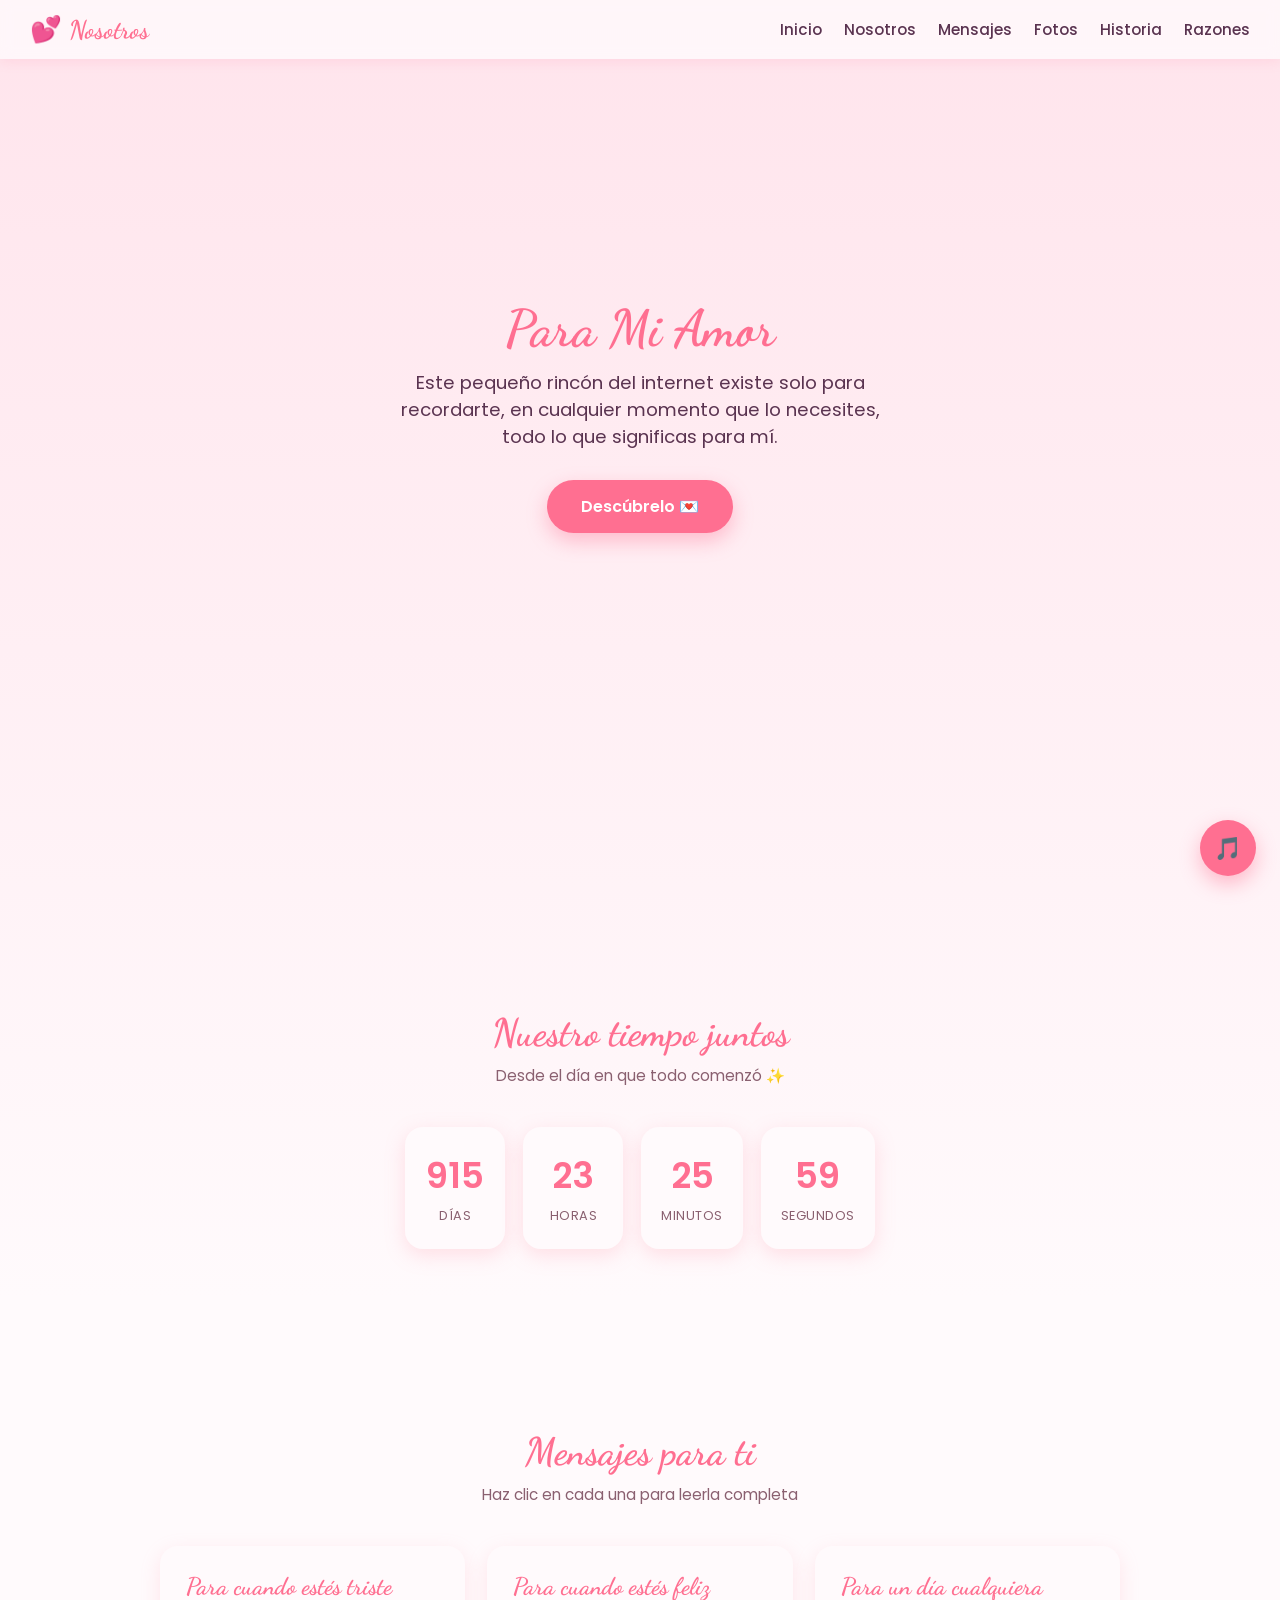
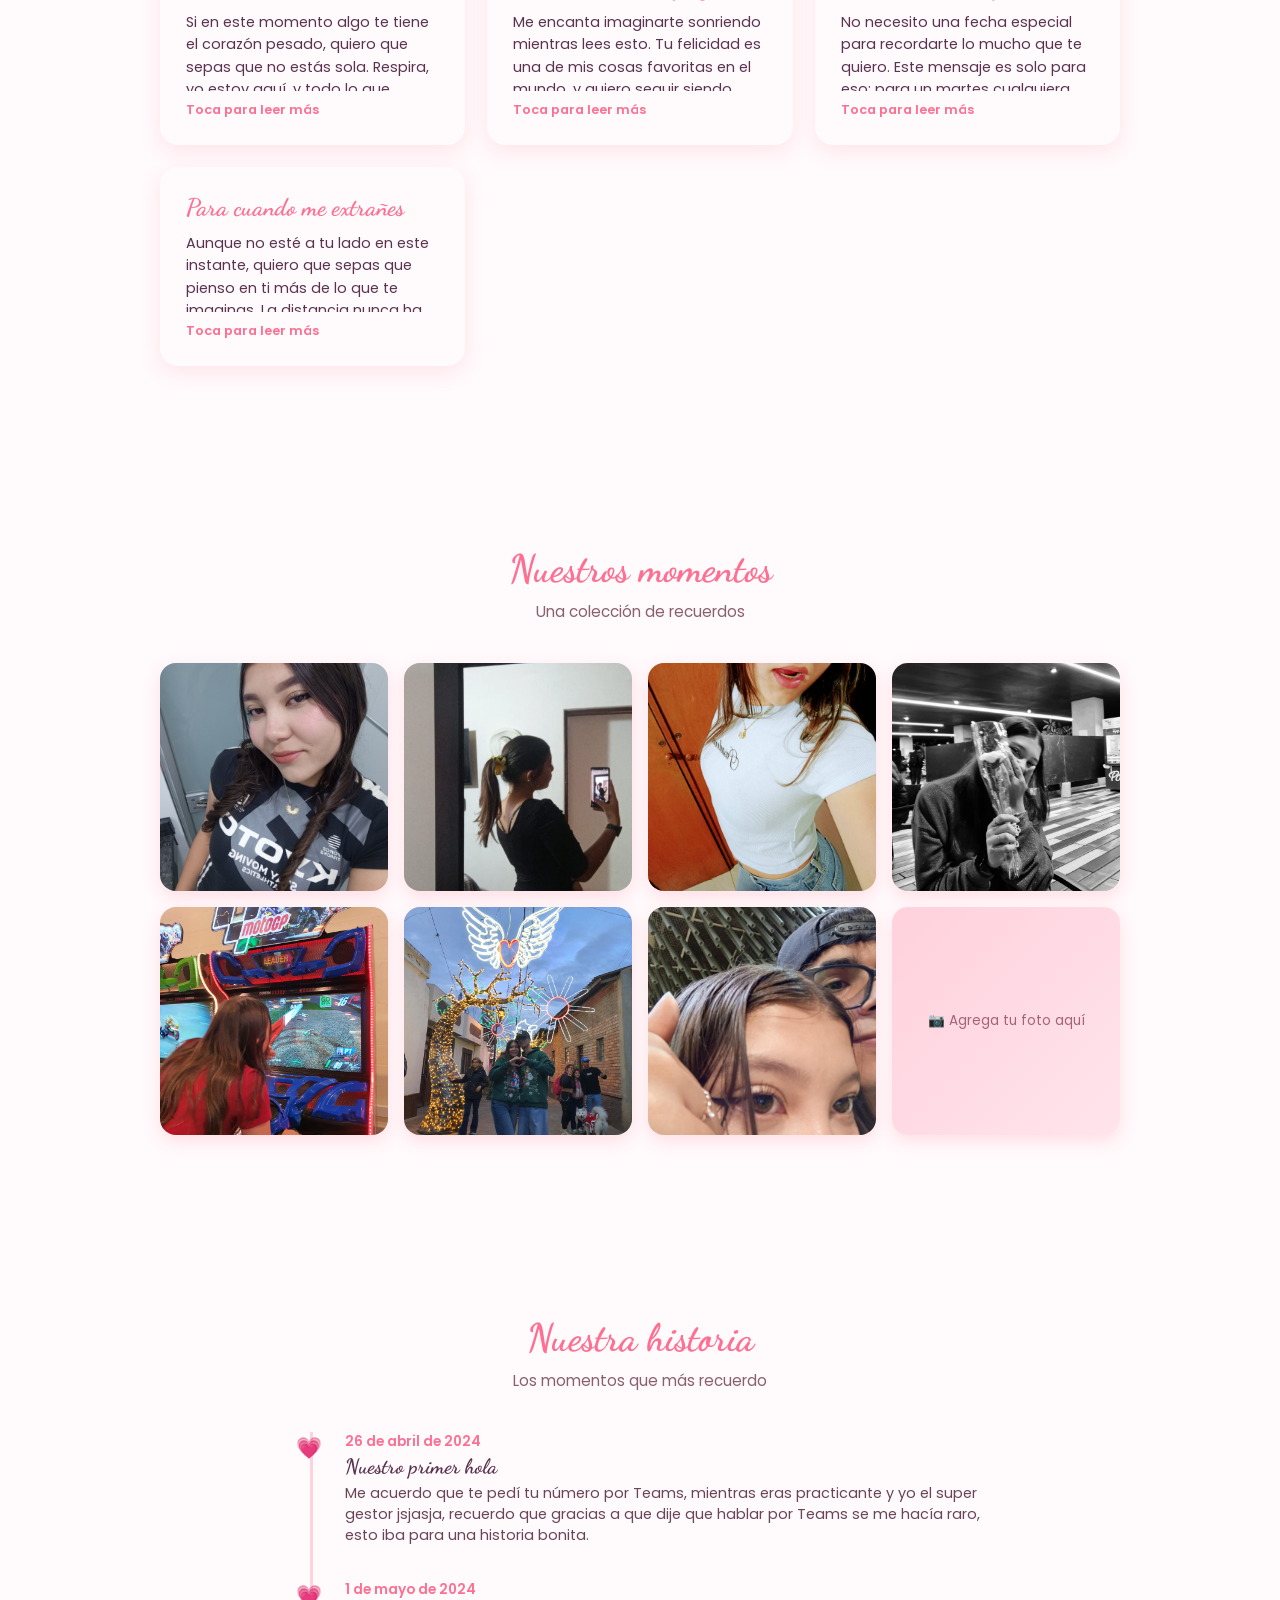
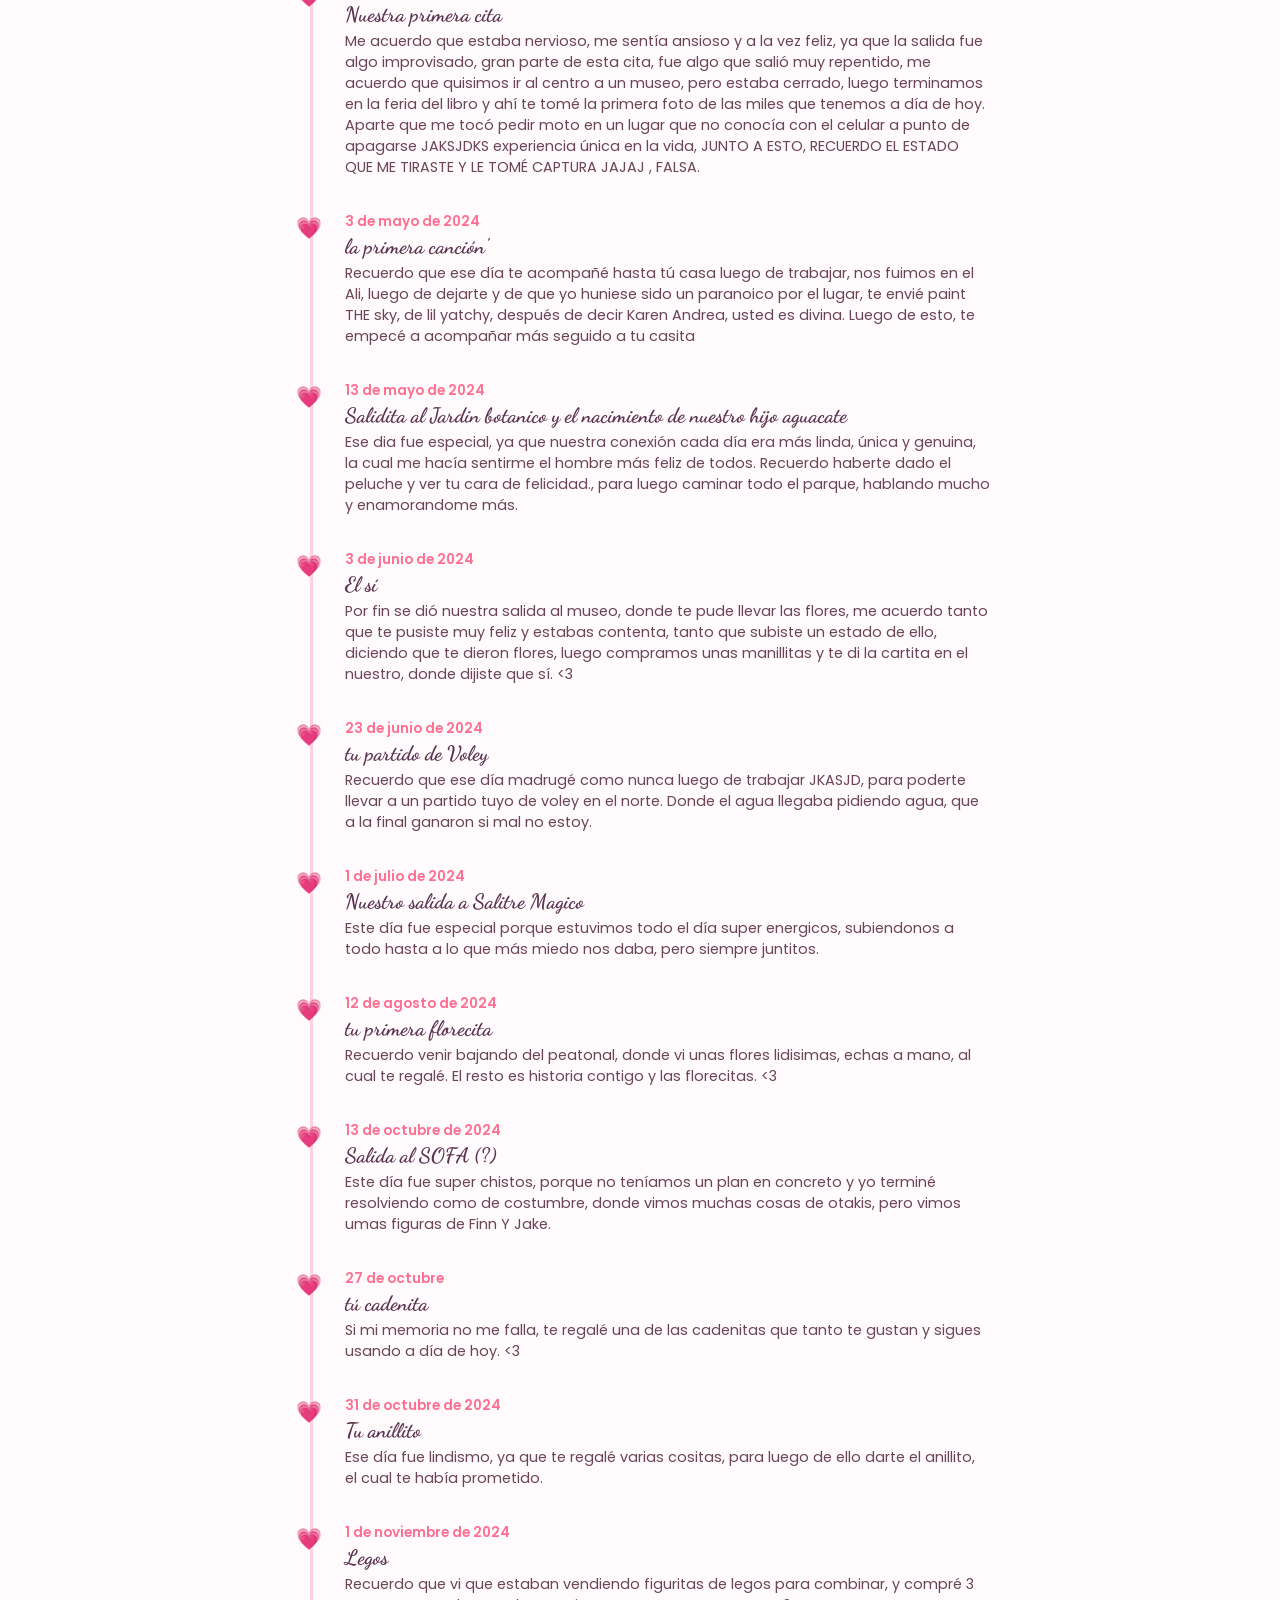
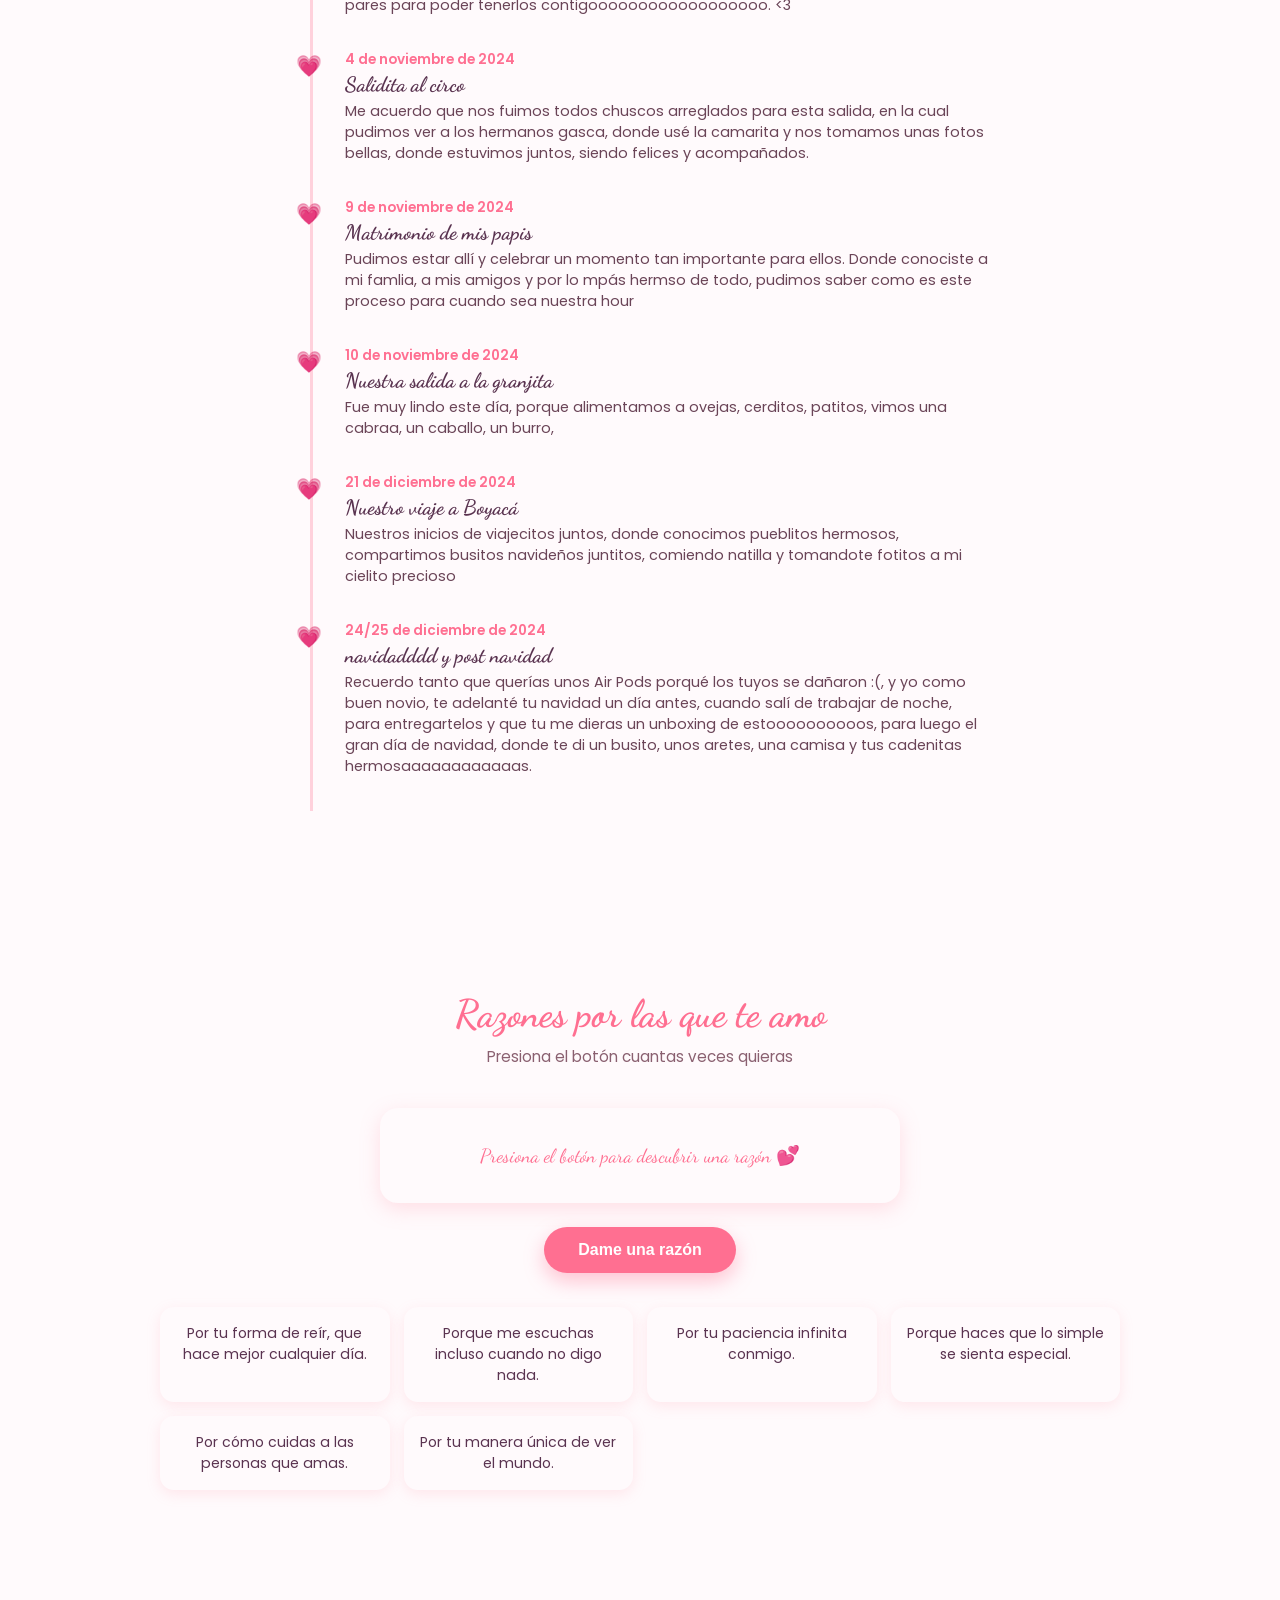
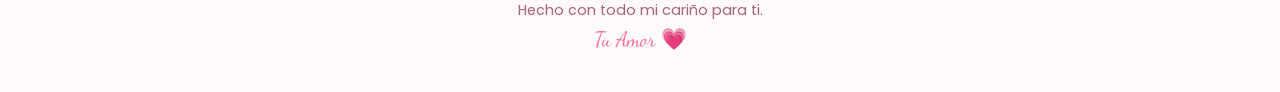
==== index.html @ 3d5fa394 "Rename Index.html to index.html" ====
<!DOCTYPE html>
<html lang="es">
<head>
<meta charset="UTF-8">
<meta name="viewport" content="width=device-width, initial-scale=1.0">
<title>Para Mi Cielito</title>
<link rel="preconnect" href="https://fonts.googleapis.com">
<link href="https://fonts.googleapis.com/css2?family=Dancing+Script:wght@600;700&family=Poppins:wght@300;400;500;600&display=swap" rel="stylesheet">
<style>
  :root{
    --pink-light:#ffe4ec;
    --pink-soft:#ffd1dc;
    --pink-main:#ff8fa3;
    --pink-strong:#ff6f91;
    --plum:#5a3350;
    --white:#fffafc;
  }
  *{margin:0;padding:0;box-sizing:border-box;}
  html{scroll-behavior:smooth;}
  body{
    font-family:'Poppins',sans-serif;
    background:linear-gradient(180deg,var(--pink-light),var(--white) 20%);
    color:var(--plum);
    overflow-x:hidden;
  }
  h1,h2,h3{font-family:'Dancing Script',cursive;}
  a{text-decoration:none;color:inherit;}

  /* ---------- Corazones flotantes ---------- */
  #hearts-container{
    position:fixed;top:0;left:0;width:100%;height:100%;
    pointer-events:none;overflow:hidden;z-index:1;
  }
  .heart{
    position:absolute;bottom:-10%;font-size:1.5rem;
    animation:floatUp linear forwards;
    opacity:.8;
  }
  @keyframes floatUp{
    0%{transform:translateY(0) rotate(0deg);opacity:.9;}
    100%{transform:translateY(-110vh) rotate(360deg);opacity:0;}
  }

  /* ---------- Navegación ---------- */
  nav{
    position:fixed;top:0;left:0;width:100%;
    display:flex;justify-content:space-between;align-items:center;
    padding:14px 30px;background:rgba(255,250,252,.85);
    backdrop-filter:blur(6px);z-index:100;
    box-shadow:0 2px 12px rgba(255,111,145,.15);
  }
  .logo{font-family:'Dancing Script',cursive;font-size:1.6rem;color:var(--pink-strong);font-weight:700;}
  .nav-links{display:flex;gap:22px;}
  .nav-links a{font-size:.95rem;font-weight:500;transition:color .2s;}
  .nav-links a:hover{color:var(--pink-strong);}
  #menu-toggle{display:none;font-size:1.6rem;background:none;border:none;color:var(--pink-strong);cursor:pointer;}

  @media (max-width:720px){
    .nav-links{
      position:absolute;top:100%;right:0;left:0;
      background:var(--white);flex-direction:column;
      align-items:center;gap:0;
      max-height:0;overflow:hidden;transition:max-height .3s ease;
    }
    .nav-links.open{max-height:400px;padding:10px 0;}
    .nav-links a{padding:12px 0;width:100%;text-align:center;}
    #menu-toggle{display:block;}
  }

  section{
    position:relative;z-index:2;
    padding:110px 20px 70px;
    max-width:1000px;margin:0 auto;
    text-align:center;
  }

  /* ---------- Hero ---------- */
  #inicio{
    min-height:100vh;display:flex;flex-direction:column;
    justify-content:center;align-items:center;padding-top:0;
  }
  #inicio h1{font-size:3.2rem;color:var(--pink-strong);margin-bottom:10px;}
  #inicio p{font-size:1.15rem;max-width:520px;margin:0 auto 30px;}
  .btn{
    display:inline-block;background:var(--pink-strong);color:#fff;
    padding:14px 34px;border-radius:40px;font-weight:600;
    box-shadow:0 8px 20px rgba(255,111,145,.4);
    transition:transform .2s, box-shadow .2s;border:none;cursor:pointer;font-size:1rem;
  }
  .btn:hover{transform:translateY(-3px);box-shadow:0 12px 26px rgba(255,111,145,.5);}

  h2.section-title{font-size:2.4rem;color:var(--pink-strong);margin-bottom:8px;}
  .section-sub{margin-bottom:40px;color:#8a6070;font-size:.95rem;}

  /* ---------- Contador ---------- */
  #contador-caja{
    display:flex;flex-wrap:wrap;gap:18px;justify-content:center;
  }
  .contador-item{
    background:var(--white);border-radius:18px;padding:22px 20px;
    min-width:100px;box-shadow:0 6px 20px rgba(255,143,163,.25);
  }
  .contador-item span{display:block;font-size:2.2rem;font-weight:600;color:var(--pink-strong);}
  .contador-item small{color:#8a6070;font-size:.8rem;letter-spacing:.5px;}

  /* ---------- Cartas ---------- */
  .cartas-grid{display:grid;grid-template-columns:repeat(auto-fit,minmax(260px,1fr));gap:22px;}
  .carta{
    background:var(--white);border-radius:18px;padding:26px;
    box-shadow:0 6px 20px rgba(255,143,163,.2);cursor:pointer;
    text-align:left;transition:transform .25s;
  }
  .carta:hover{transform:translateY(-6px);}
  .carta h3{color:var(--pink-strong);font-size:1.5rem;margin-bottom:10px;}
  .carta p{font-size:.9rem;line-height:1.55;max-height:80px;overflow:hidden;transition:max-height .4s ease;position:relative;}
  .carta.abierta p{max-height:600px;}
  .carta .ver-mas{display:block;margin-top:10px;font-size:.8rem;color:var(--pink-strong);font-weight:600;}

  /* ---------- Galería ---------- */
  .galeria-grid{display:grid;grid-template-columns:repeat(auto-fit,minmax(180px,1fr));gap:16px;}
  .foto-box{
    aspect-ratio:1/1;border-radius:16px;overflow:hidden;position:relative;
    background:linear-gradient(135deg,var(--pink-soft),var(--pink-light));
    box-shadow:0 6px 16px rgba(255,143,163,.25);
  }
  .foto-box img{width:100%;height:100%;object-fit:cover;display:block;}
  .foto-box.no-photo img{display:none;}
  .foto-box.no-photo::after{
    content:"📷 Agrega tu foto aquí";
    position:absolute;inset:0;display:flex;align-items:center;justify-content:center;
    text-align:center;font-size:.85rem;color:#a5637a;padding:10px;
  }
  .galeria-tip{margin-top:20px;font-size:.85rem;color:#8a6070;}

  /* ---------- Línea del tiempo ---------- */
  .timeline{position:relative;margin:0 auto;max-width:700px;text-align:left;}
  .timeline::before{
    content:"";position:absolute;left:20px;top:0;bottom:0;width:3px;
    background:var(--pink-soft);
  }
  .timeline-item{position:relative;padding:0 0 34px 55px;}
  .timeline-item::before{
    content:"💗";position:absolute;left:6px;top:0;font-size:1.3rem;
  }
  .timeline-item .fecha{color:var(--pink-strong);font-weight:600;font-size:.85rem;}
  .timeline-item h3{font-size:1.3rem;margin:2px 0 4px;}
  .timeline-item p{font-size:.9rem;color:#6a4457;}

  /* ---------- Razones ---------- */
  #razon-caja{
    background:var(--white);border-radius:18px;padding:36px 24px;
    box-shadow:0 6px 20px rgba(255,143,163,.25);
    max-width:520px;margin:0 auto 24px;font-size:1.2rem;font-family:'Dancing Script',cursive;color:var(--pink-strong);
    min-height:90px;display:flex;align-items:center;justify-content:center;
  }
  .razones-grid{display:grid;grid-template-columns:repeat(auto-fit,minmax(220px,1fr));gap:14px;margin-top:34px;}
  .razon-card{
    background:var(--white);border-radius:14px;padding:16px;font-size:.88rem;
    box-shadow:0 4px 14px rgba(255,143,163,.18);
  }

  /* ---------- Música flotante ---------- */
  #music-toggle{
    position:fixed;bottom:24px;right:24px;z-index:200;
    background:var(--pink-strong);color:#fff;border:none;
    width:56px;height:56px;border-radius:50%;font-size:1.4rem;
    box-shadow:0 8px 20px rgba(255,111,145,.45);cursor:pointer;
  }

  footer{
    text-align:center;padding:40px 20px;font-size:.9rem;color:#a5637a;
    position:relative;z-index:2;
  }
  footer .firma{font-family:'Dancing Script',cursive;font-size:1.3rem;color:var(--pink-strong);display:block;margin-top:6px;}
</style>
</head>
<body>

<div id="hearts-container"></div>

<nav>
  <div class="logo">💕 Nosotros</div>
  <button id="menu-toggle" aria-label="Menú">☰</button>
  <div class="nav-links" id="nav-links">
    <a href="#inicio">Inicio</a>
    <a href="#nosotros">Nosotros</a>
    <a href="#cartas">Mensajes</a>
    <a href="#galeria">Fotos</a>
    <a href="#tiempo">Historia</a>
    <a href="#razones">Razones</a>
  </div>
</nav>

<!-- ================= HERO ================= -->
<section id="inicio">
  <h1>Para Mi Amor</h1>
  <p>Este pequeño rincón del internet existe solo para recordarte, en cualquier momento que lo necesites, todo lo que significas para mí.</p>
  <a href="#nosotros" class="btn">Descúbrelo 💌</a>
</section>

<!-- ================= CONTADOR ================= -->
<section id="nosotros">
  <h2 class="section-title">Nuestro tiempo juntos</h2>
  <p class="section-sub">Desde el día en que todo comenzó ✨</p>
  <div id="contador-caja">
    <div class="contador-item"><span id="c-dias">0</span><small>DÍAS</small></div>
    <div class="contador-item"><span id="c-horas">0</span><small>HORAS</small></div>
    <div class="contador-item"><span id="c-min">0</span><small>MINUTOS</small></div>
    <div class="contador-item"><span id="c-seg">0</span><small>SEGUNDOS</small></div>
  </div>
</section>

<!-- ================= CARTAS / MENSAJES ================= -->
<section id="cartas">
  <h2 class="section-title">Mensajes para ti</h2>
  <p class="section-sub">Haz clic en cada una para leerla completa</p>
  <div class="cartas-grid" id="cartas-grid"></div>
</section>

<!-- ================= GALERÍA ================= -->
<section id="galeria">
  <h2 class="section-title">Nuestros momentos</h2>
  <p class="section-sub">Una colección de recuerdos</p>
  <div class="galeria-grid" id="galeria-grid"></div>

</section>

<!-- ================= LÍNEA DE TIEMPO ================= -->
<section id="tiempo">
  <h2 class="section-title">Nuestra historia</h2>
  <p class="section-sub">Los momentos que más recuerdo</p>
  <div class="timeline" id="timeline"></div>
</section>

<!-- ================= RAZONES ================= -->
<section id="razones">
  <h2 class="section-title">Razones por las que te amo</h2>
  <p class="section-sub">Presiona el botón cuantas veces quieras</p>
  <div id="razon-caja">Presiona el botón para descubrir una razón 💕</div>
  <button class="btn" id="btn-razon">Dame una razón</button>
  <div class="razones-grid" id="razones-grid"></div>
</section>

<footer>
  Hecho con todo mi cariño para ti.
  <span class="firma">Tu Amor 💗</span>
</footer>

<audio id="bg-music" loop src="musica/cancion.mp3"></audio>
<button id="music-toggle" title="Reproducir música">🎵</button>

<script>
/* =========================================================
   ✏️ ZONA DE PERSONALIZACIÓN — edita solo lo de aquí abajo
   ========================================================= */
const CONFIG = {
  // Fecha en que empezaron a salir (año-mes-día)
  fechaInicio: "2024-06-03T00:00:00",

  // Cartas / mensajes. Agrega tantos objetos como quieras.
  cartas: [
    { titulo: "Para cuando estés triste", texto: "Si en este momento algo te tiene el corazón pesado, quiero que sepas que no estás sola. Respira, yo estoy aquí, y todo lo que sientes es válido. Te amo incluso — y sobre todo — en tus días difíciles." },
    { titulo: "Para cuando estés feliz", texto: "Me encanta imaginarte sonriendo mientras lees esto. Tu felicidad es una de mis cosas favoritas en el mundo, y quiero seguir siendo parte de cada motivo que te haga sonreír." },
    { titulo: "Para un día cualquiera", texto: "No necesito una fecha especial para recordarte lo mucho que te quiero. Este mensaje es solo para eso: para un martes cualquiera, un miércoles aburrido o un domingo perezoso." },
    { titulo: "Para cuando me extrañes", texto: "Aunque no esté a tu lado en este instante, quiero que sepas que pienso en ti más de lo que te imaginas. La distancia nunca ha sido rival para lo que siento." }
  ],

  // Momentos importantes de la relación
  timeline: [
    { fecha: "26 de abril de 2024", titulo: "Nuestro primer hola", texto: "Me acuerdo que te pedí tu número por Teams, mientras eras practicante y yo el super gestor jsjasja, recuerdo que gracias a que dije que hablar por Teams se me hacía raro, esto iba para una historia bonita." },
    { fecha: "1 de mayo de 2024", titulo: "Nuestra primera cita", texto: "Me acuerdo que estaba nervioso, me sentía ansioso y a la vez feliz, ya que la salida fue algo improvisado, gran parte de esta cita, fue algo que salió muy repentido, me acuerdo que quisimos ir al centro a un museo, pero estaba cerrado, luego terminamos en la feria del libro y ahí te tomé la primera foto de las miles que tenemos a día de hoy. Aparte que me tocó pedir moto en un lugar que no conocía con el celular a punto de apagarse JAKSJDKS experiencia única en la vida, JUNTO A ESTO, RECUERDO EL ESTADO QUE ME TIRASTE Y LE TOMÉ CAPTURA JAJAJ , FALSA." },
    { fecha: "3 de mayo de 2024", titulo: "la primera canción'", texto: "Recuerdo que ese día te acompañé hasta tú casa luego de trabajar, nos fuimos en el Ali, luego de dejarte y de que yo huniese sido un paranoico por el lugar, te envié paint THE sky, de lil yatchy, después de decir Karen Andrea, usted es divina. Luego de esto, te empecé a acompañar más seguido a tu casita" },
    { fecha: "13 de mayo de 2024", titulo: "Salidita al Jardin botanico y el nacimiento de nuestro hijo aguacate", texto: "Ese dia fue especial, ya que nuestra conexión cada día era más linda, única y genuina, la cual me hacía sentirme el hombre más feliz de todos. Recuerdo haberte dado el peluche y ver tu cara de felicidad., para luego caminar todo el parque, hablando mucho y enamorandome más." },
    { fecha: "3 de junio de 2024", titulo: "El sí", texto: "Por fin se dió nuestra salida al museo, donde te pude llevar las flores, me acuerdo tanto que te pusiste muy feliz y estabas contenta, tanto que subiste un estado de ello, diciendo que te dieron flores, luego compramos unas manillitas y te di la cartita en el nuestro, donde dijiste que sí. <3" },
    { fecha: "23 de junio de 2024", titulo: "tu partido de Voley", texto: "Recuerdo que ese día madrugé como nunca luego de trabajar JKASJD, para poderte llevar a un partido tuyo de voley en el norte. Donde el agua llegaba pidiendo agua, que a la final ganaron si mal no estoy." },
    { fecha: "1 de julio de 2024", titulo: "Nuestro salida a Salitre Magico", texto: "Este día fue especial porque estuvimos todo el día super energicos, subiendonos a todo hasta a lo que más miedo nos daba, pero siempre juntitos." },
    { fecha: "12 de agosto de 2024", titulo: "tu primera florecita", texto: "Recuerdo venir bajando del peatonal, donde vi unas flores lidisimas, echas a mano, al cual te regalé. El resto es historia contigo y las florecitas. <3" },
    { fecha: "13 de octubre de 2024", titulo: "Salida al SOFA (?)", texto: "Este día fue super chistos, porque no teníamos un plan en concreto y yo terminé resolviendo como de costumbre, donde vimos muchas cosas de otakis, pero vimos umas figuras de Finn Y Jake." },
    { fecha: "27 de octubre", titulo: "tú cadenita", texto: "Si mi memoria no me falla, te regalé una de las cadenitas que tanto te gustan y sigues usando a día de hoy. <3" },
    { fecha: "31 de octubre de 2024", titulo: "Tu anillito", texto: "Ese día fue lindismo, ya que te regalé varias cositas, para luego de ello darte el anillito, el cual te había prometido." },
    { fecha: "1 de noviembre de 2024", titulo: "Legos", texto: "Recuerdo que vi que estaban vendiendo figuritas de legos para combinar, y compré 3 pares para poder tenerlos contigoooooooooooooooooo. <3" },
    { fecha: "4 de noviembre de 2024", titulo: "Salidita al circo", texto: "Me acuerdo que nos fuimos todos chuscos arreglados para esta salida, en la cual pudimos ver a los hermanos gasca, donde usé la camarita y nos tomamos unas fotos bellas, donde estuvimos juntos, siendo felices y acompañados." },
    { fecha: "9 de noviembre de 2024", titulo: "Matrimonio de mis papis", texto: "Pudimos estar allí y celebrar un momento tan importante para ellos. Donde conociste a mi famlia, a mis amigos y por lo mpás hermso de todo, pudimos saber como es este proceso para cuando sea nuestra hour" },
    { fecha: "10 de noviembre de 2024", titulo: "Nuestra salida a la granjita", texto: "Fue muy lindo este día, porque alimentamos a ovejas, cerditos, patitos, vimos una cabraa, un caballo, un burro, " },
    { fecha: "21 de diciembre de 2024", titulo: "Nuestro viaje a Boyacá", texto: "Nuestros inicios de viajecitos juntos, donde conocimos pueblitos hermosos, compartimos busitos navideños juntitos, comiendo natilla y tomandote fotitos a mi cielito precioso" },
    { fecha: "24/25 de diciembre de 2024", titulo: "navidadddd y post navidad", texto: "Recuerdo tanto que querías unos Air Pods porqué los tuyos se dañaron :(, y yo como buen novio, te adelanté tu navidad un día antes, cuando salí de trabajar de noche, para entregartelos y que tu me dieras un unboxing de estoooooooooos, para luego el gran día de navidad, donde te di un busito, unos aretes, una camisa y tus cadenitas hermosaaaaaaaaaaaas. " },
  ],

  // Razones por las que la amas (se muestran al azar)
  razones: [
    "Por tu forma de reír, que hace mejor cualquier día.",
    "Porque me escuchas incluso cuando no digo nada.",
    "Por tu paciencia infinita conmigo.",
    "Porque haces que lo simple se sienta especial.",
    "Por cómo cuidas a las personas que amas.",
    "Por tu manera única de ver el mundo.",
    "Porque a tu lado puedo ser yo mismo(a) sin miedo.",
    "Por cada mensaje que me alegra el día.",
    "Porque tu abrazo se siente como un hogar.",
    "Por tu fuerza incluso en los días difíciles.",
    "Porque me inspiras a ser mejor persona.",
    "Por todos los pequeños detalles que tienes conmigo."
  ],

  // Cuántas casillas de fotos mostrar en la galería
  totalFotos: 8
};
/* ============ FIN DE LA ZONA DE PERSONALIZACIÓN ============ */

// ---------- Corazones flotantes de fondo ----------
const heartsContainer = document.getElementById('hearts-container');
function crearCorazon(){
  const heart = document.createElement('div');
  heart.className = 'heart';
  heart.textContent = ['💗','💕','💖','💞'][Math.floor(Math.random()*4)];
  heart.style.left = Math.random()*100 + 'vw';
  heart.style.fontSize = (1 + Math.random()*1.5) + 'rem';
  const duracion = 6 + Math.random()*6;
  heart.style.animationDuration = duracion + 's';
  heartsContainer.appendChild(heart);
  setTimeout(()=> heart.remove(), duracion*1000);
}
setInterval(crearCorazon, 800);

// ---------- Menú móvil ----------
document.getElementById('menu-toggle').addEventListener('click', () => {
  document.getElementById('nav-links').classList.toggle('open');
});
document.querySelectorAll('.nav-links a').forEach(a => {
  a.addEventListener('click', () => document.getElementById('nav-links').classList.remove('open'));
});

// ---------- Contador de tiempo juntos ----------
const inicio = new Date(CONFIG.fechaInicio).getTime();
function actualizarContador(){
  const ahora = Date.now();
  let diff = Math.max(0, ahora - inicio);
  const dias = Math.floor(diff / 86400000);
  const horas = Math.floor((diff % 86400000) / 3600000);
  const min = Math.floor((diff % 3600000) / 60000);
  const seg = Math.floor((diff % 60000) / 1000);
  document.getElementById('c-dias').textContent = dias;
  document.getElementById('c-horas').textContent = horas;
  document.getElementById('c-min').textContent = min;
  document.getElementById('c-seg').textContent = seg;
}
actualizarContador();
setInterval(actualizarContador, 1000);

// ---------- Cartas ----------
const cartasGrid = document.getElementById('cartas-grid');
CONFIG.cartas.forEach(c => {
  const div = document.createElement('div');
  div.className = 'carta';
  div.innerHTML = `<h3>${c.titulo}</h3><p>${c.texto}</p><span class="ver-mas">Toca para leer más</span>`;
  div.addEventListener('click', () => {
    div.classList.toggle('abierta');
    div.querySelector('.ver-mas').textContent = div.classList.contains('abierta') ? 'Toca para cerrar' : 'Toca para leer más';
  });
  cartasGrid.appendChild(div);
});

// ---------- Galería ----------
const galeriaGrid = document.getElementById('galeria-grid');
for(let i=1; i<=CONFIG.totalFotos; i++){
  const box = document.createElement('div');
  box.className = 'foto-box';
  box.innerHTML = `<img src="img/foto${i}.jpg" alt="Recuerdo ${i}">`;
  const img = box.querySelector('img');
  img.addEventListener('error', () => box.classList.add('no-photo'));
  galeriaGrid.appendChild(box);
}

// ---------- Línea del tiempo ----------
const timelineEl = document.getElementById('timeline');
CONFIG.timeline.forEach(t => {
  const item = document.createElement('div');
  item.className = 'timeline-item';
  item.innerHTML = `<div class="fecha">${t.fecha}</div><h3>${t.titulo}</h3><p>${t.texto}</p>`;
  timelineEl.appendChild(item);
});

// ---------- Razones ----------
const razonCaja = document.getElementById('razon-caja');
document.getElementById('btn-razon').addEventListener('click', () => {
  const r = CONFIG.razones[Math.floor(Math.random()*CONFIG.razones.length)];
  razonCaja.style.opacity = 0;
  setTimeout(()=>{ razonCaja.textContent = r; razonCaja.style.transition='opacity .4s'; razonCaja.style.opacity = 1; }, 150);
});
const razonesGrid = document.getElementById('razones-grid');
CONFIG.razones.slice(0,6).forEach(r => {
  const card = document.createElement('div');
  card.className = 'razon-card';
  card.textContent = r;
  razonesGrid.appendChild(card);
});

// ---------- Música de fondo ----------
const audio = document.getElementById('bg-music');
const musicBtn = document.getElementById('music-toggle');
let sonando = false;
musicBtn.addEventListener('click', () => {
  if(!sonando){
    audio.play().then(()=>{ sonando = true; musicBtn.textContent = '⏸'; })
                .catch(()=>{ alert('Agrega un archivo de música en la carpeta "musica" llamado cancion.mp3 para activar esta función.'); });
  } else {
    audio.pause();
    sonando = false;
    musicBtn.textContent = '🎵';
  }
});
</script>
</body>
</html>
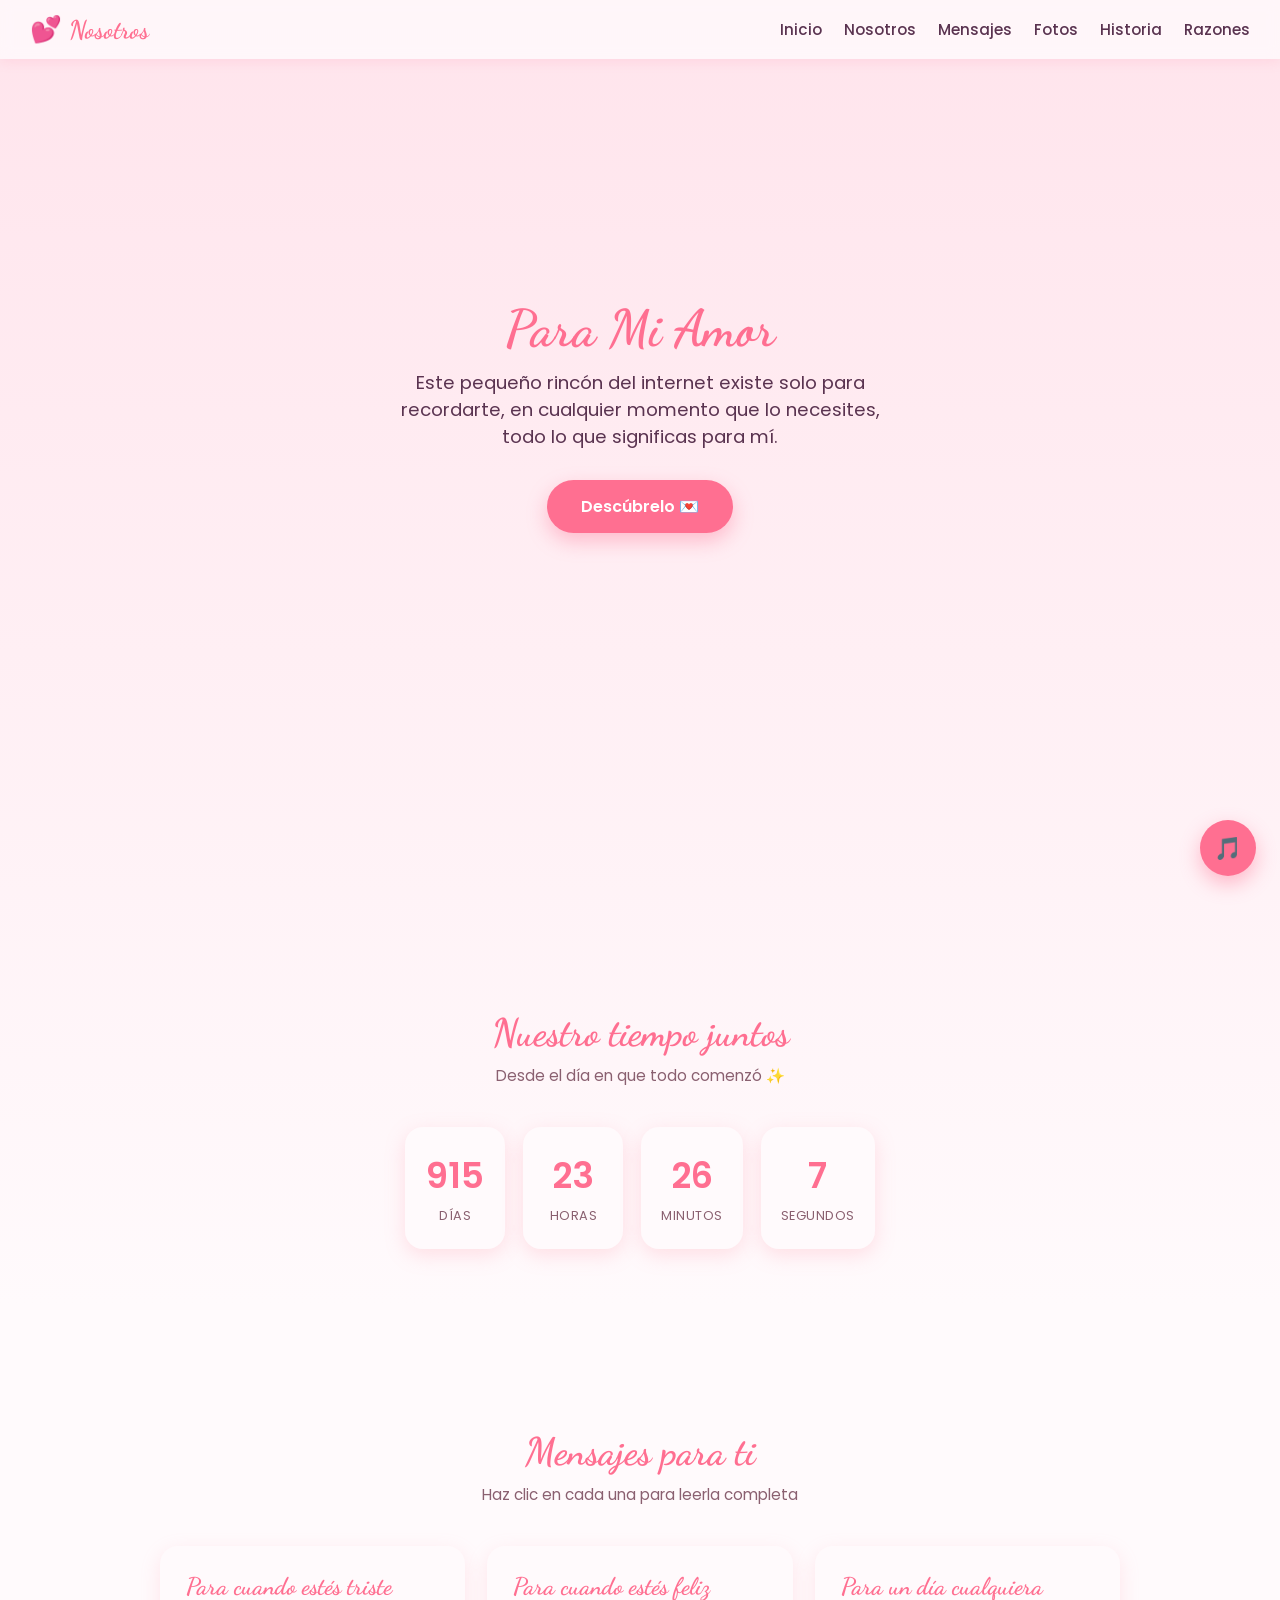
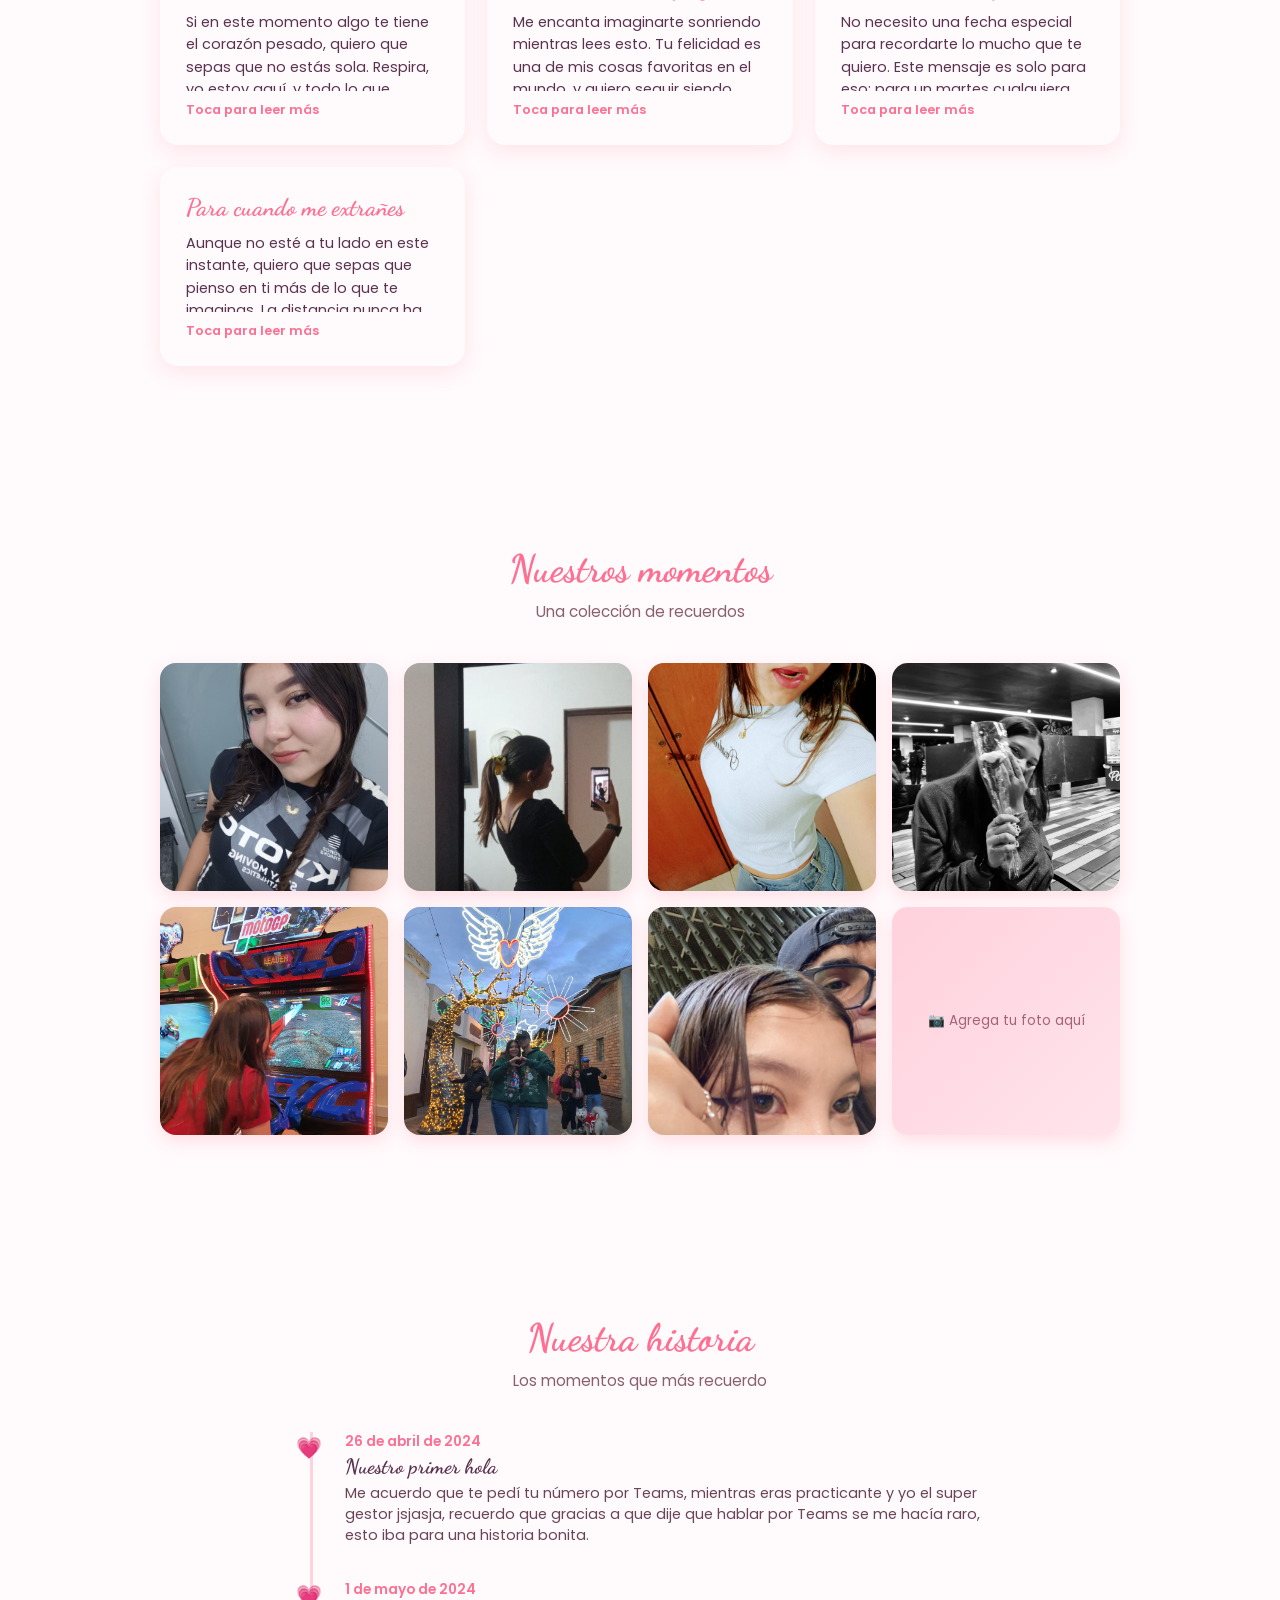
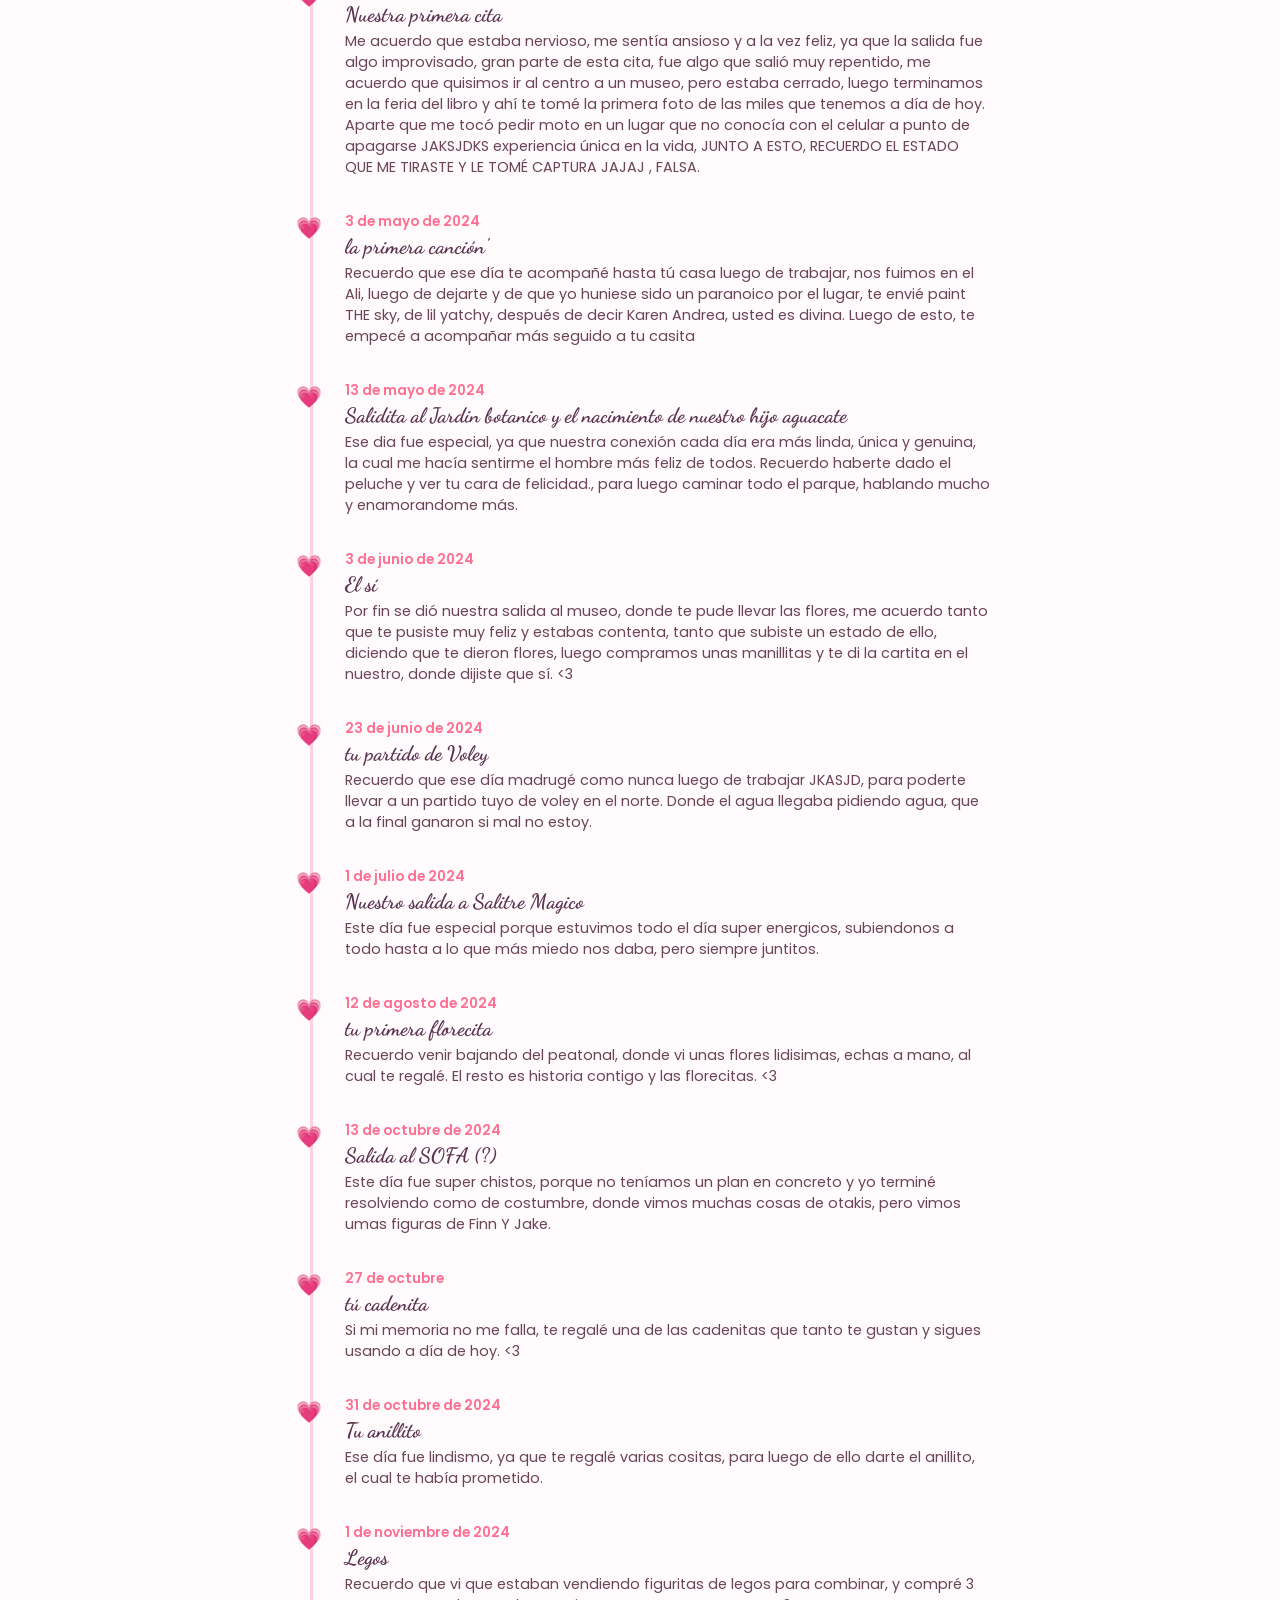
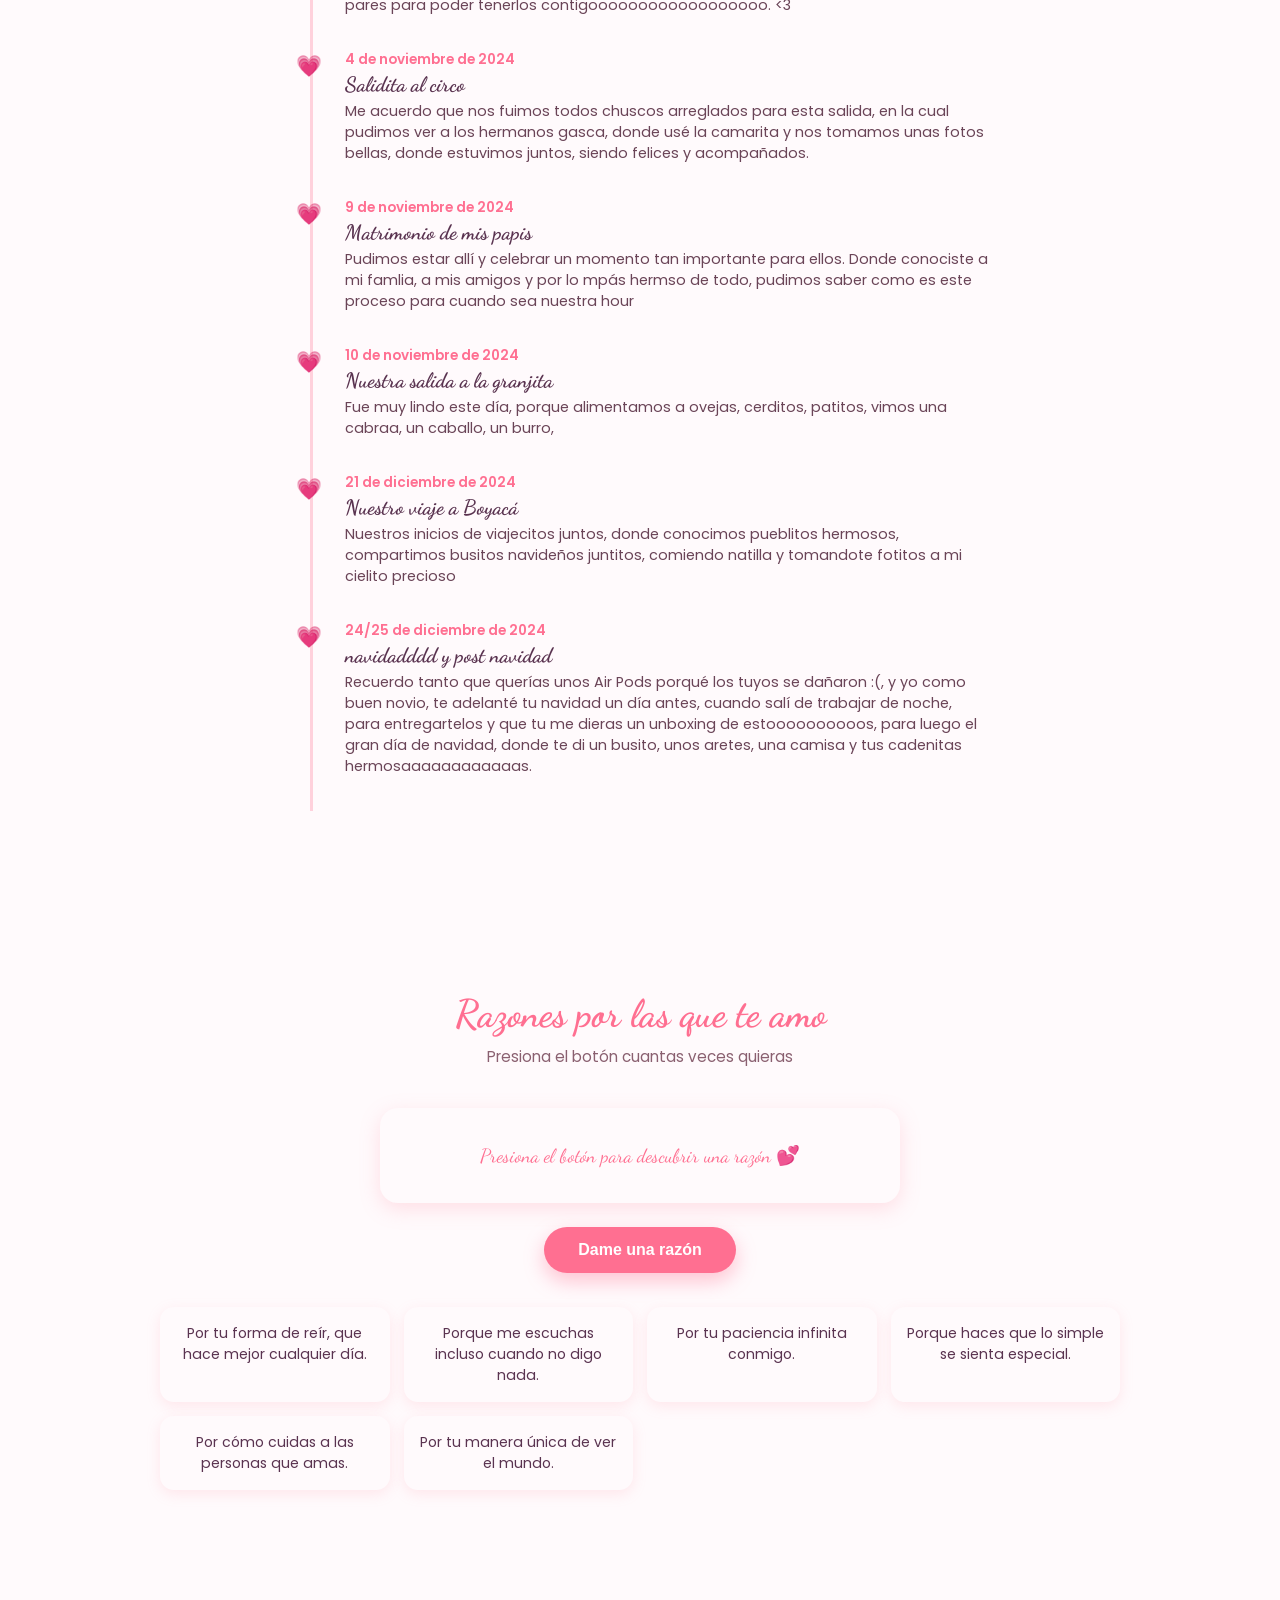
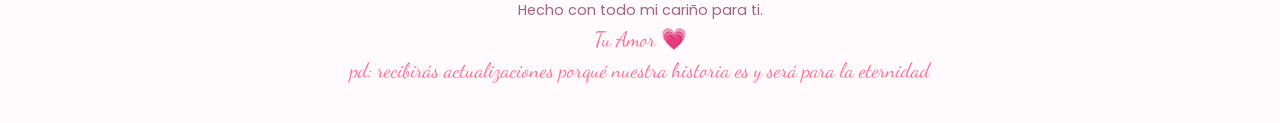
==== commit 9b15ceae: "Merge branch 'main' of https://github.com/cdidarraga19/mi-amor" ====
--- a/index.html
+++ b/index.html
@@ -244,6 +244,7 @@
 <footer>
   Hecho con todo mi cariño para ti.
   <span class="firma">Tu Amor 💗</span>
+  <span class="firma">pd: recibirás actualizaciones porqué nuestra historia es y será para la eternidad</span>
 </footer>
 
 <audio id="bg-music" loop src="musica/cancion.mp3"></audio>
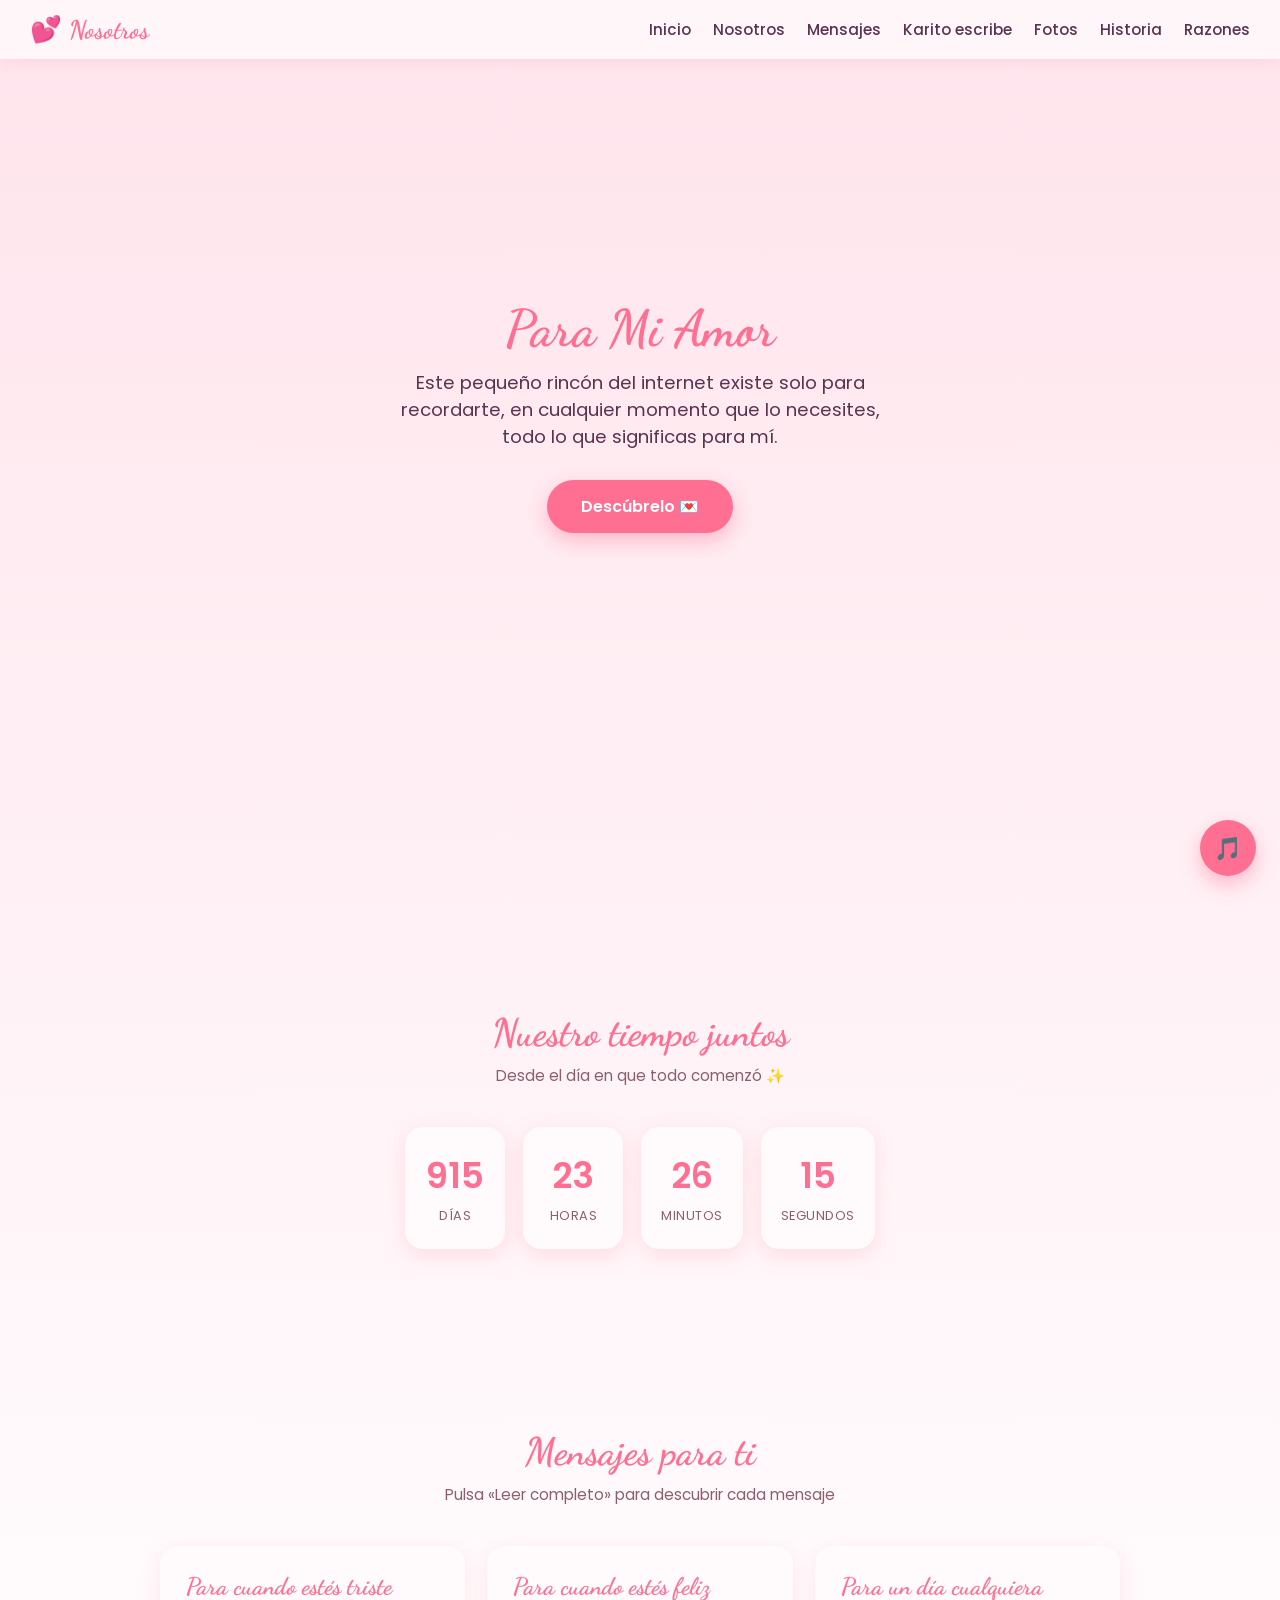
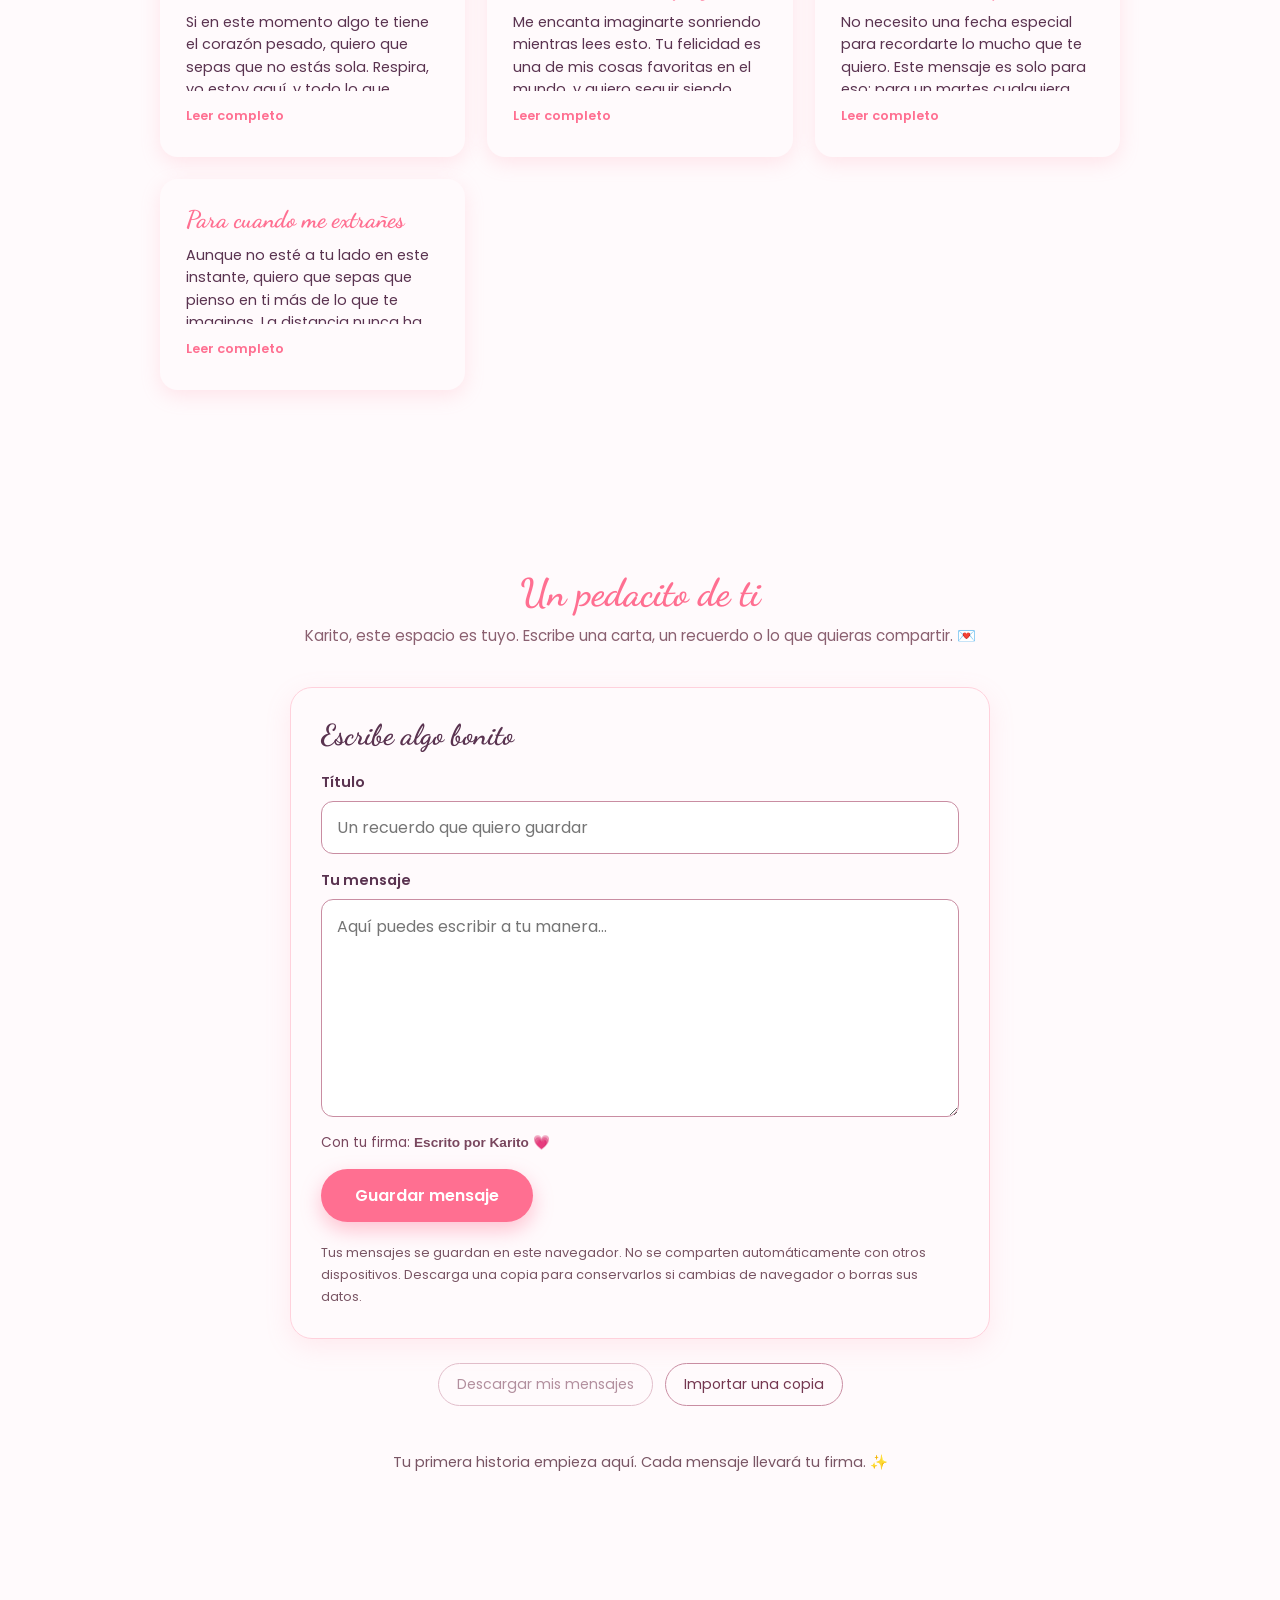
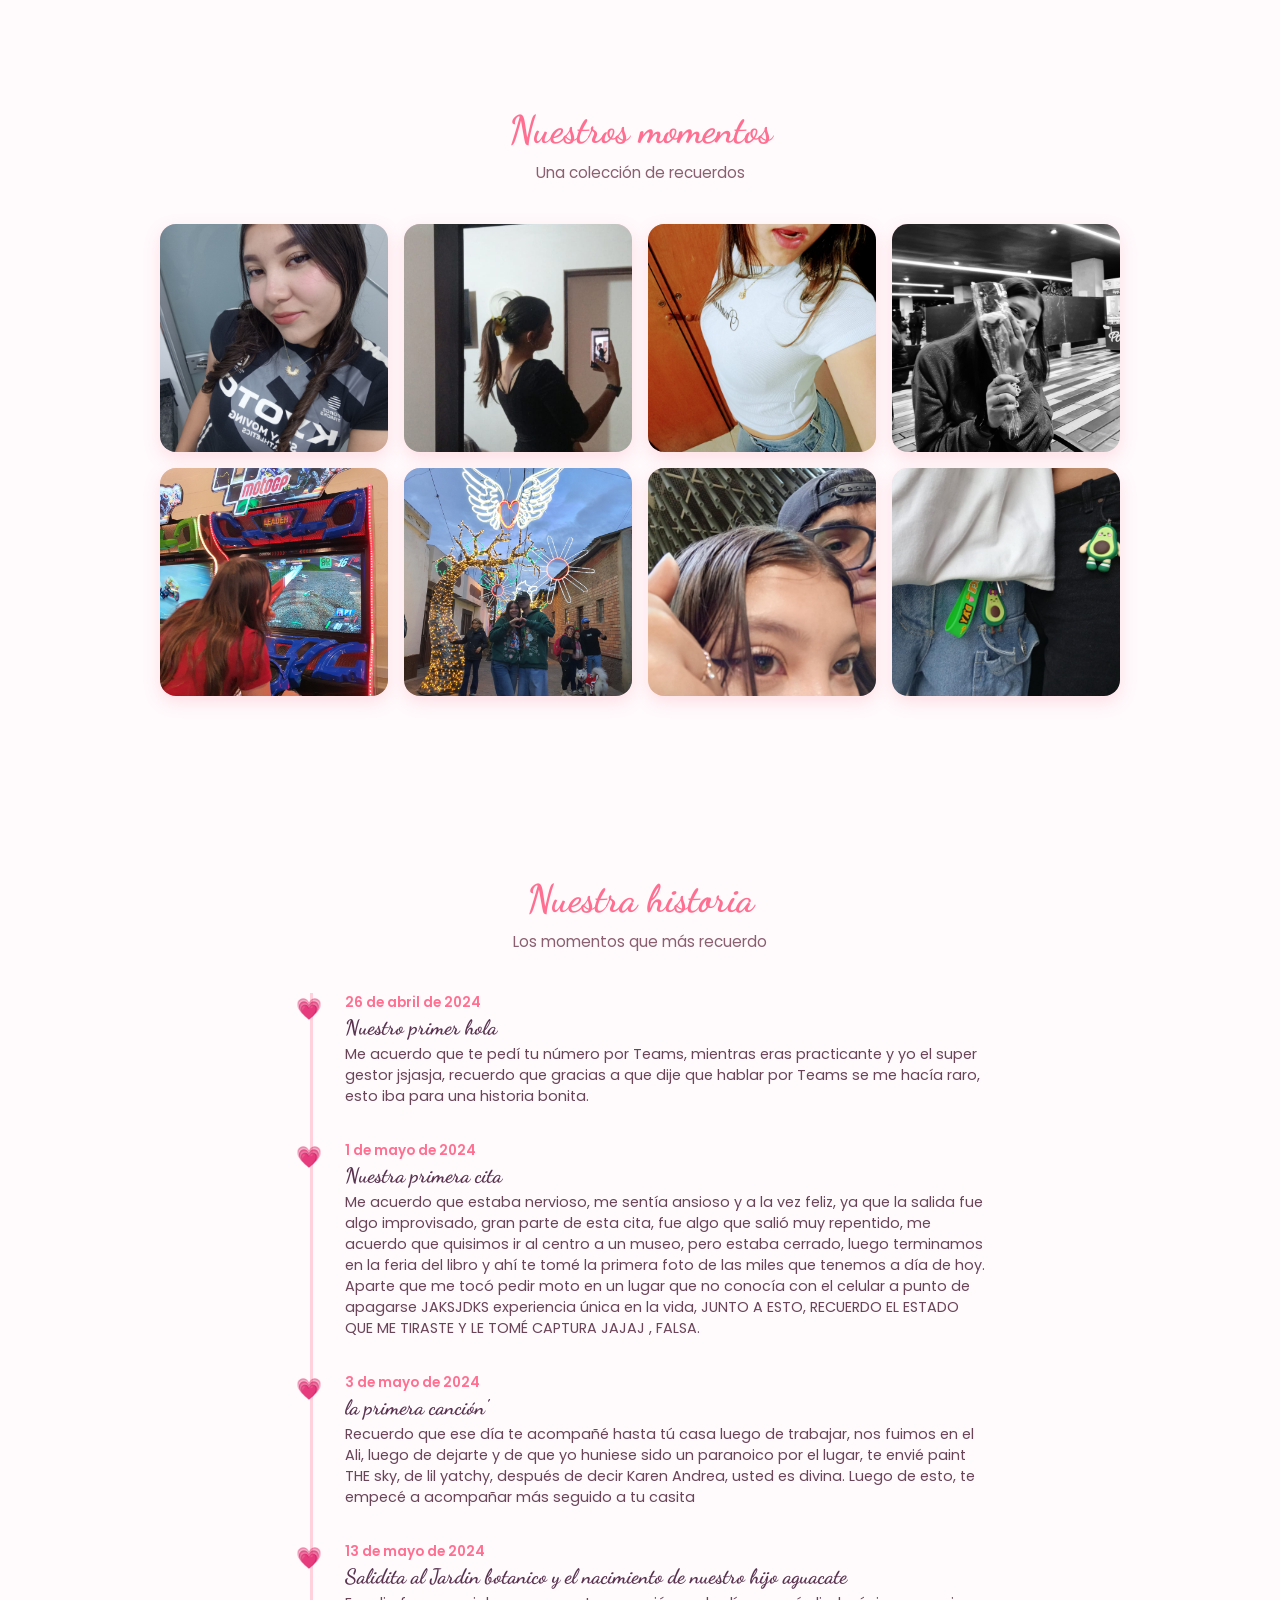
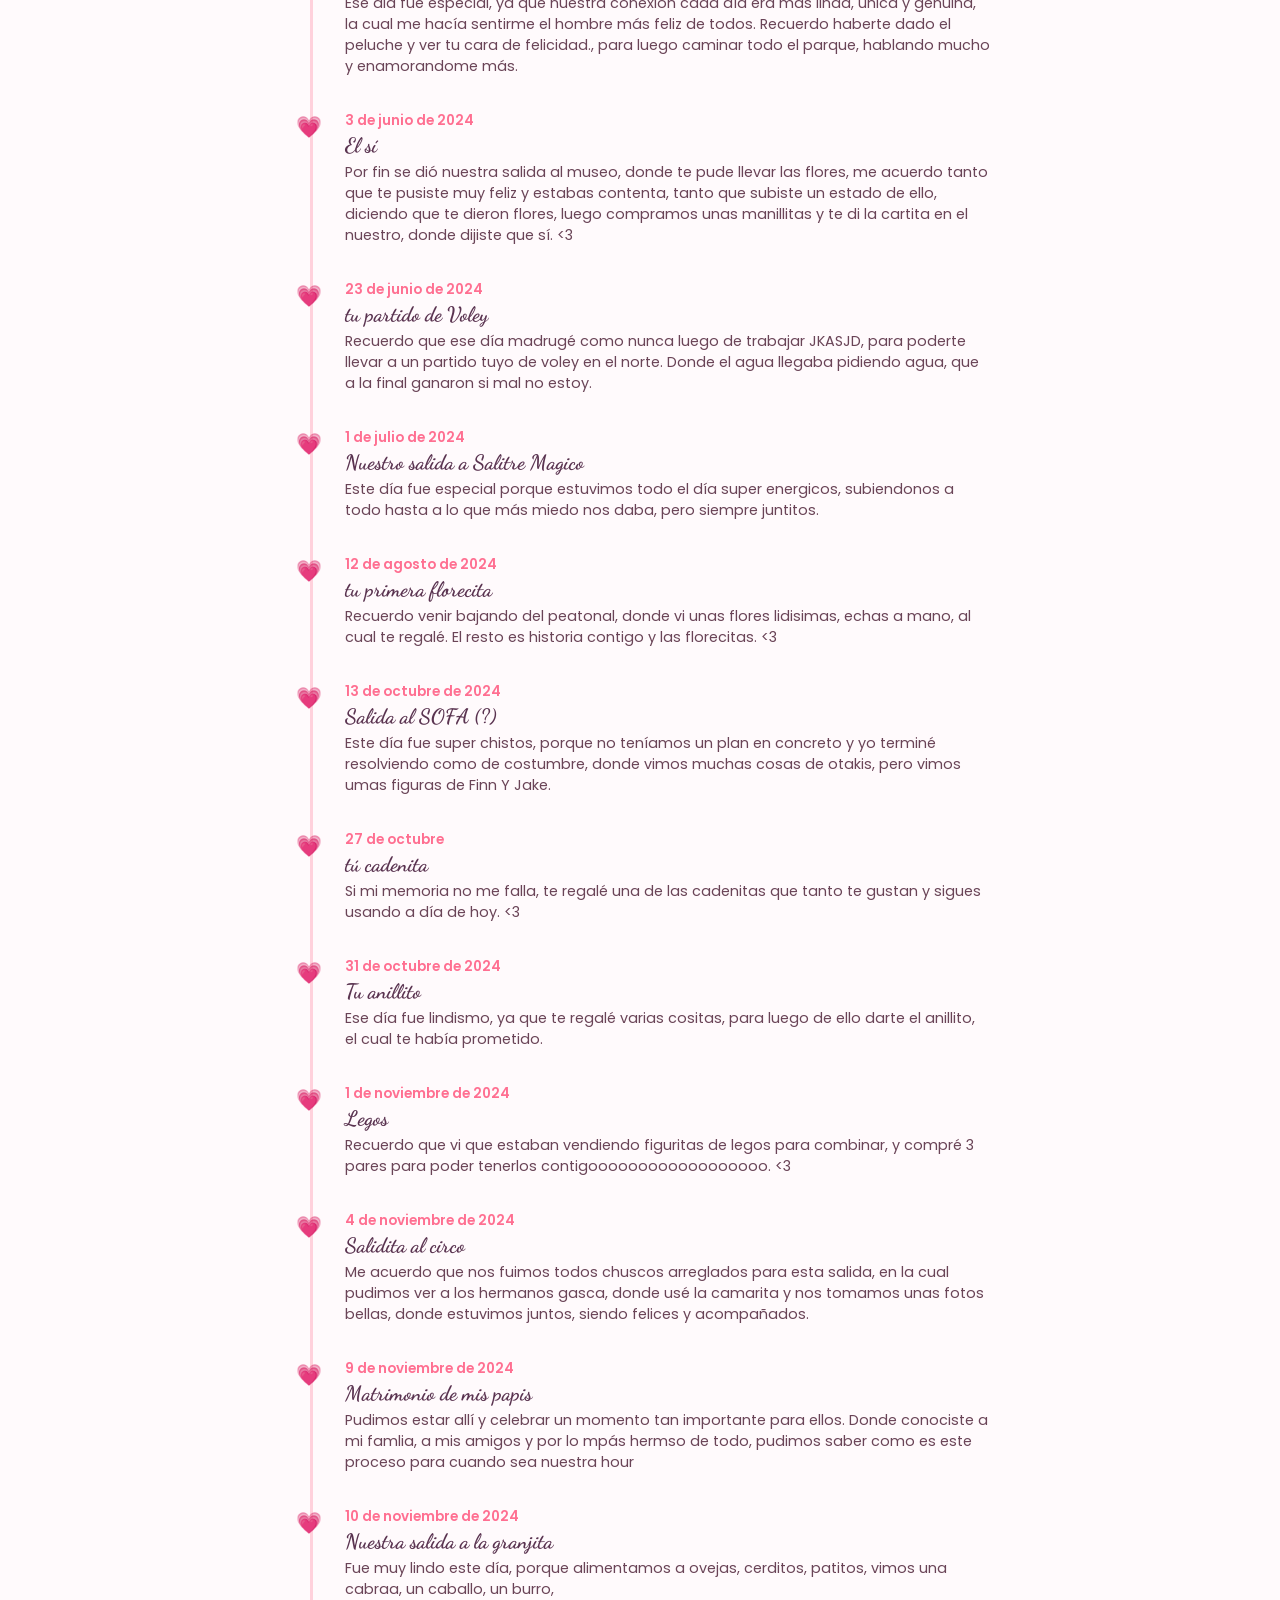
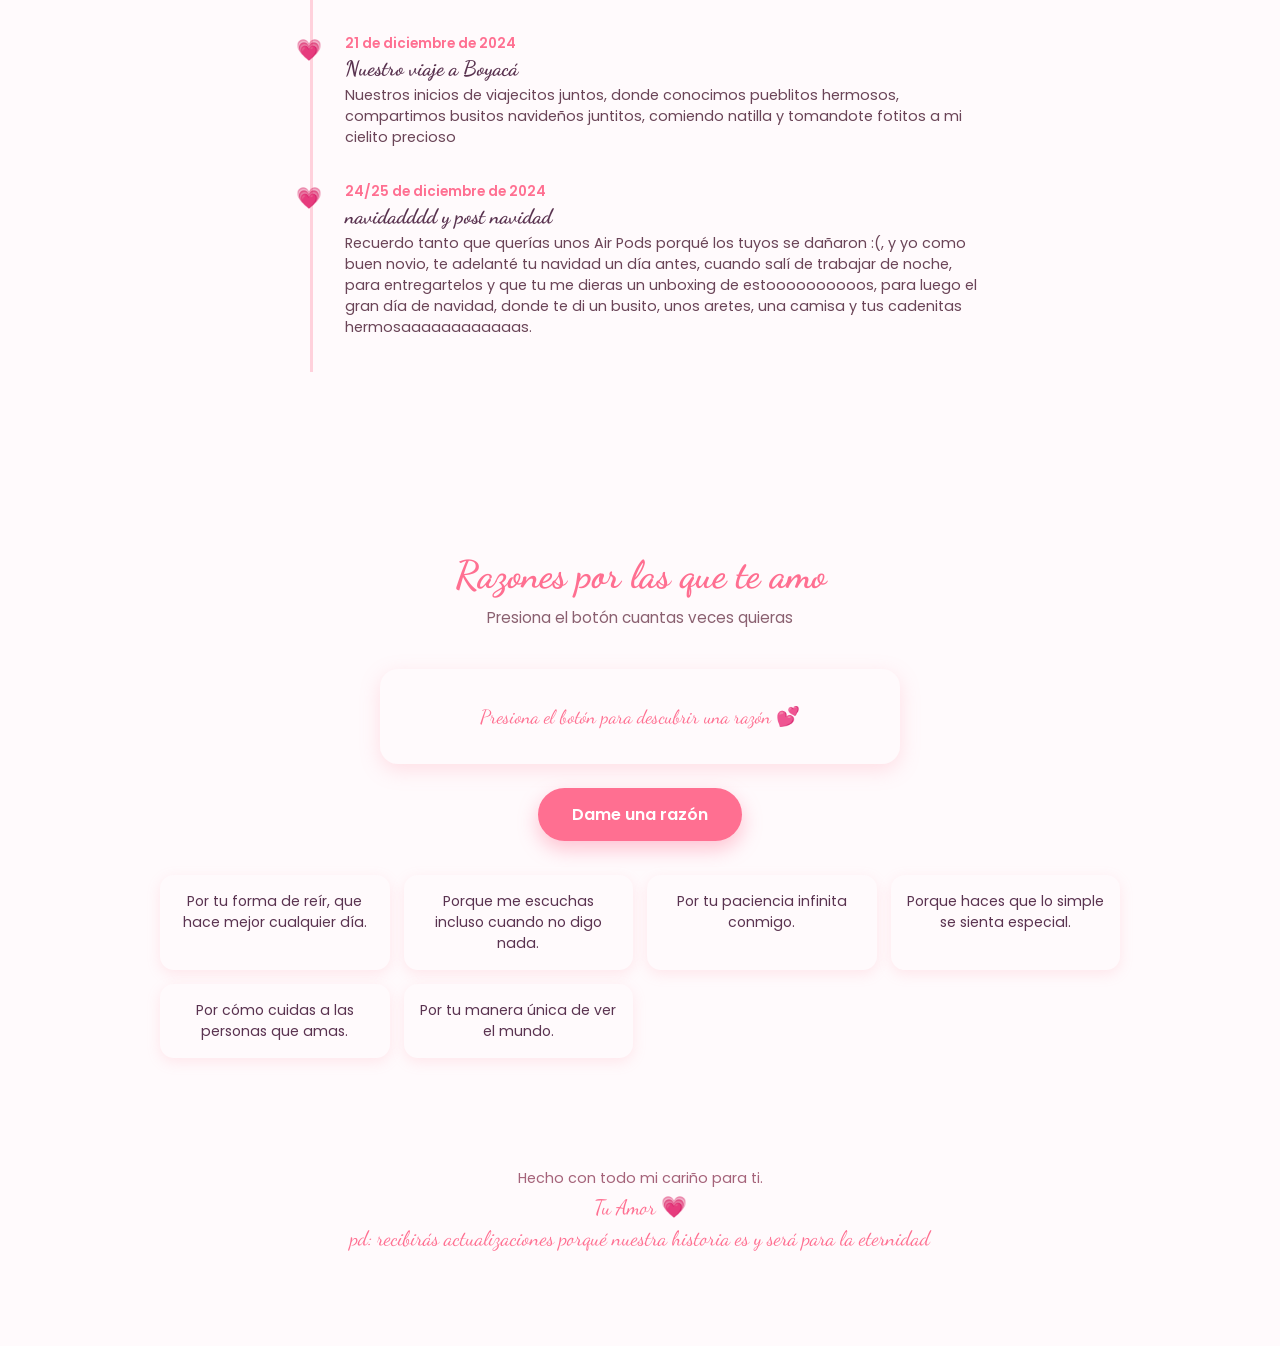
==== commit 81fa6a2d: "Cambio para Karito Se modifica proyecto y se agrega espacio para que Karito haga su propio mensaje (" ====
--- a/index.html
+++ b/index.html
@@ -6,191 +6,29 @@
 <title>Para Mi Cielito</title>
 <link rel="preconnect" href="https://fonts.googleapis.com">
 <link href="https://fonts.googleapis.com/css2?family=Dancing+Script:wght@600;700&family=Poppins:wght@300;400;500;600&display=swap" rel="stylesheet">
-<style>
-  :root{
-    --pink-light:#ffe4ec;
-    --pink-soft:#ffd1dc;
-    --pink-main:#ff8fa3;
-    --pink-strong:#ff6f91;
-    --plum:#5a3350;
-    --white:#fffafc;
-  }
-  *{margin:0;padding:0;box-sizing:border-box;}
-  html{scroll-behavior:smooth;}
-  body{
-    font-family:'Poppins',sans-serif;
-    background:linear-gradient(180deg,var(--pink-light),var(--white) 20%);
-    color:var(--plum);
-    overflow-x:hidden;
-  }
-  h1,h2,h3{font-family:'Dancing Script',cursive;}
-  a{text-decoration:none;color:inherit;}
-
-  /* ---------- Corazones flotantes ---------- */
-  #hearts-container{
-    position:fixed;top:0;left:0;width:100%;height:100%;
-    pointer-events:none;overflow:hidden;z-index:1;
-  }
-  .heart{
-    position:absolute;bottom:-10%;font-size:1.5rem;
-    animation:floatUp linear forwards;
-    opacity:.8;
-  }
-  @keyframes floatUp{
-    0%{transform:translateY(0) rotate(0deg);opacity:.9;}
-    100%{transform:translateY(-110vh) rotate(360deg);opacity:0;}
-  }
-
-  /* ---------- Navegación ---------- */
-  nav{
-    position:fixed;top:0;left:0;width:100%;
-    display:flex;justify-content:space-between;align-items:center;
-    padding:14px 30px;background:rgba(255,250,252,.85);
-    backdrop-filter:blur(6px);z-index:100;
-    box-shadow:0 2px 12px rgba(255,111,145,.15);
-  }
-  .logo{font-family:'Dancing Script',cursive;font-size:1.6rem;color:var(--pink-strong);font-weight:700;}
-  .nav-links{display:flex;gap:22px;}
-  .nav-links a{font-size:.95rem;font-weight:500;transition:color .2s;}
-  .nav-links a:hover{color:var(--pink-strong);}
-  #menu-toggle{display:none;font-size:1.6rem;background:none;border:none;color:var(--pink-strong);cursor:pointer;}
-
-  @media (max-width:720px){
-    .nav-links{
-      position:absolute;top:100%;right:0;left:0;
-      background:var(--white);flex-direction:column;
-      align-items:center;gap:0;
-      max-height:0;overflow:hidden;transition:max-height .3s ease;
-    }
-    .nav-links.open{max-height:400px;padding:10px 0;}
-    .nav-links a{padding:12px 0;width:100%;text-align:center;}
-    #menu-toggle{display:block;}
-  }
-
-  section{
-    position:relative;z-index:2;
-    padding:110px 20px 70px;
-    max-width:1000px;margin:0 auto;
-    text-align:center;
-  }
-
-  /* ---------- Hero ---------- */
-  #inicio{
-    min-height:100vh;display:flex;flex-direction:column;
-    justify-content:center;align-items:center;padding-top:0;
-  }
-  #inicio h1{font-size:3.2rem;color:var(--pink-strong);margin-bottom:10px;}
-  #inicio p{font-size:1.15rem;max-width:520px;margin:0 auto 30px;}
-  .btn{
-    display:inline-block;background:var(--pink-strong);color:#fff;
-    padding:14px 34px;border-radius:40px;font-weight:600;
-    box-shadow:0 8px 20px rgba(255,111,145,.4);
-    transition:transform .2s, box-shadow .2s;border:none;cursor:pointer;font-size:1rem;
-  }
-  .btn:hover{transform:translateY(-3px);box-shadow:0 12px 26px rgba(255,111,145,.5);}
-
-  h2.section-title{font-size:2.4rem;color:var(--pink-strong);margin-bottom:8px;}
-  .section-sub{margin-bottom:40px;color:#8a6070;font-size:.95rem;}
-
-  /* ---------- Contador ---------- */
-  #contador-caja{
-    display:flex;flex-wrap:wrap;gap:18px;justify-content:center;
-  }
-  .contador-item{
-    background:var(--white);border-radius:18px;padding:22px 20px;
-    min-width:100px;box-shadow:0 6px 20px rgba(255,143,163,.25);
-  }
-  .contador-item span{display:block;font-size:2.2rem;font-weight:600;color:var(--pink-strong);}
-  .contador-item small{color:#8a6070;font-size:.8rem;letter-spacing:.5px;}
-
-  /* ---------- Cartas ---------- */
-  .cartas-grid{display:grid;grid-template-columns:repeat(auto-fit,minmax(260px,1fr));gap:22px;}
-  .carta{
-    background:var(--white);border-radius:18px;padding:26px;
-    box-shadow:0 6px 20px rgba(255,143,163,.2);cursor:pointer;
-    text-align:left;transition:transform .25s;
-  }
-  .carta:hover{transform:translateY(-6px);}
-  .carta h3{color:var(--pink-strong);font-size:1.5rem;margin-bottom:10px;}
-  .carta p{font-size:.9rem;line-height:1.55;max-height:80px;overflow:hidden;transition:max-height .4s ease;position:relative;}
-  .carta.abierta p{max-height:600px;}
-  .carta .ver-mas{display:block;margin-top:10px;font-size:.8rem;color:var(--pink-strong);font-weight:600;}
-
-  /* ---------- Galería ---------- */
-  .galeria-grid{display:grid;grid-template-columns:repeat(auto-fit,minmax(180px,1fr));gap:16px;}
-  .foto-box{
-    aspect-ratio:1/1;border-radius:16px;overflow:hidden;position:relative;
-    background:linear-gradient(135deg,var(--pink-soft),var(--pink-light));
-    box-shadow:0 6px 16px rgba(255,143,163,.25);
-  }
-  .foto-box img{width:100%;height:100%;object-fit:cover;display:block;}
-  .foto-box.no-photo img{display:none;}
-  .foto-box.no-photo::after{
-    content:"📷 Agrega tu foto aquí";
-    position:absolute;inset:0;display:flex;align-items:center;justify-content:center;
-    text-align:center;font-size:.85rem;color:#a5637a;padding:10px;
-  }
-  .galeria-tip{margin-top:20px;font-size:.85rem;color:#8a6070;}
-
-  /* ---------- Línea del tiempo ---------- */
-  .timeline{position:relative;margin:0 auto;max-width:700px;text-align:left;}
-  .timeline::before{
-    content:"";position:absolute;left:20px;top:0;bottom:0;width:3px;
-    background:var(--pink-soft);
-  }
-  .timeline-item{position:relative;padding:0 0 34px 55px;}
-  .timeline-item::before{
-    content:"💗";position:absolute;left:6px;top:0;font-size:1.3rem;
-  }
-  .timeline-item .fecha{color:var(--pink-strong);font-weight:600;font-size:.85rem;}
-  .timeline-item h3{font-size:1.3rem;margin:2px 0 4px;}
-  .timeline-item p{font-size:.9rem;color:#6a4457;}
-
-  /* ---------- Razones ---------- */
-  #razon-caja{
-    background:var(--white);border-radius:18px;padding:36px 24px;
-    box-shadow:0 6px 20px rgba(255,143,163,.25);
-    max-width:520px;margin:0 auto 24px;font-size:1.2rem;font-family:'Dancing Script',cursive;color:var(--pink-strong);
-    min-height:90px;display:flex;align-items:center;justify-content:center;
-  }
-  .razones-grid{display:grid;grid-template-columns:repeat(auto-fit,minmax(220px,1fr));gap:14px;margin-top:34px;}
-  .razon-card{
-    background:var(--white);border-radius:14px;padding:16px;font-size:.88rem;
-    box-shadow:0 4px 14px rgba(255,143,163,.18);
-  }
-
-  /* ---------- Música flotante ---------- */
-  #music-toggle{
-    position:fixed;bottom:24px;right:24px;z-index:200;
-    background:var(--pink-strong);color:#fff;border:none;
-    width:56px;height:56px;border-radius:50%;font-size:1.4rem;
-    box-shadow:0 8px 20px rgba(255,111,145,.45);cursor:pointer;
-  }
-
-  footer{
-    text-align:center;padding:40px 20px;font-size:.9rem;color:#a5637a;
-    position:relative;z-index:2;
-  }
-  footer .firma{font-family:'Dancing Script',cursive;font-size:1.3rem;color:var(--pink-strong);display:block;margin-top:6px;}
-</style>
+<link rel="stylesheet" href="css/styles.css">
 </head>
 <body>
 
-<div id="hearts-container"></div>
+<div id="hearts-container" aria-hidden="true"></div>
 
 <nav>
   <div class="logo">💕 Nosotros</div>
-  <button id="menu-toggle" aria-label="Menú">☰</button>
+  <button id="menu-toggle" aria-label="Abrir menú" aria-controls="nav-links" aria-expanded="false">☰</button>
   <div class="nav-links" id="nav-links">
     <a href="#inicio">Inicio</a>
     <a href="#nosotros">Nosotros</a>
     <a href="#cartas">Mensajes</a>
+    <a href="#karito">Karito escribe</a>
     <a href="#galeria">Fotos</a>
     <a href="#tiempo">Historia</a>
     <a href="#razones">Razones</a>
   </div>
 </nav>
 
+<main>
+<p id="page-status" class="page-status" role="status" hidden></p>
+<noscript><p class="page-status">Activa JavaScript para ver los recuerdos y escribir mensajes.</p></noscript>
 <!-- ================= HERO ================= -->
 <section id="inicio">
   <h1>Para Mi Amor</h1>
@@ -213,8 +51,34 @@
 <!-- ================= CARTAS / MENSAJES ================= -->
 <section id="cartas">
   <h2 class="section-title">Mensajes para ti</h2>
-  <p class="section-sub">Haz clic en cada una para leerla completa</p>
+  <p class="section-sub">Pulsa «Leer completo» para descubrir cada mensaje</p>
   <div class="cartas-grid" id="cartas-grid"></div>
+</section>
+
+<section id="karito" aria-labelledby="karito-title">
+  <h2 class="section-title" id="karito-title">Un pedacito de ti</h2>
+  <p class="section-sub">Karito, este espacio es tuyo. Escribe una carta, un recuerdo o lo que quieras compartir. 💌</p>
+  <form id="message-form" class="message-form">
+    <h3 id="editor-title">Escribe algo bonito</h3>
+    <label for="message-title">Título</label>
+    <input id="message-title" name="titulo" maxlength="120" required placeholder="Un recuerdo que quiero guardar">
+    <label for="message-body">Tu mensaje</label>
+    <textarea id="message-body" name="texto" rows="7" maxlength="10000" required placeholder="Aquí puedes escribir a tu manera…" aria-describedby="storage-note"></textarea>
+    <p class="author-preview">Con tu firma: <strong>Escrito por Karito 💗</strong></p>
+    <div class="editor-actions">
+      <button class="btn" type="submit" id="save-message">Guardar mensaje</button>
+      <button class="secondary-btn" type="button" id="cancel-edit" hidden>Cancelar edición</button>
+    </div>
+    <p id="storage-note" class="storage-note">Tus mensajes se guardan en este navegador. No se comparten automáticamente con otros dispositivos. Descarga una copia para conservarlos si cambias de navegador o borras sus datos.</p>
+  </form>
+  <div class="backup-actions">
+    <button type="button" class="secondary-btn" id="export-messages">Descargar mis mensajes</button>
+    <button type="button" class="secondary-btn" id="import-messages">Importar una copia</button>
+    <input type="file" id="import-file" accept=".json,application/json" hidden>
+  </div>
+  <p id="message-status" class="message-status" role="status" aria-live="polite"></p>
+  <p id="empty-messages" class="empty-messages">Tu primera historia empieza aquí. Cada mensaje llevará tu firma. ✨</p>
+  <div id="karito-messages" class="personal-messages"></div>
 </section>
 
 <!-- ================= GALERÍA ================= -->
@@ -236,180 +100,22 @@
 <section id="razones">
   <h2 class="section-title">Razones por las que te amo</h2>
   <p class="section-sub">Presiona el botón cuantas veces quieras</p>
-  <div id="razon-caja">Presiona el botón para descubrir una razón 💕</div>
+  <div id="razon-caja" aria-live="polite">Presiona el botón para descubrir una razón 💕</div>
   <button class="btn" id="btn-razon">Dame una razón</button>
   <div class="razones-grid" id="razones-grid"></div>
 </section>
 
-<footer>
+</main>
+<footer class="site-footer">
   Hecho con todo mi cariño para ti.
   <span class="firma">Tu Amor 💗</span>
   <span class="firma">pd: recibirás actualizaciones porqué nuestra historia es y será para la eternidad</span>
 </footer>
 
-<audio id="bg-music" loop src="musica/cancion.mp3"></audio>
-<button id="music-toggle" title="Reproducir música">🎵</button>
+<audio id="bg-music" loop preload="none" src="musica/cancion.mp3"></audio>
+<button id="music-toggle" title="Reproducir música" aria-label="Reproducir música" aria-pressed="false">🎵</button>
 
-<script>
-/* =========================================================
-   ✏️ ZONA DE PERSONALIZACIÓN — edita solo lo de aquí abajo
-   ========================================================= */
-const CONFIG = {
-  // Fecha en que empezaron a salir (año-mes-día)
-  fechaInicio: "2024-06-03T00:00:00",
-
-  // Cartas / mensajes. Agrega tantos objetos como quieras.
-  cartas: [
-    { titulo: "Para cuando estés triste", texto: "Si en este momento algo te tiene el corazón pesado, quiero que sepas que no estás sola. Respira, yo estoy aquí, y todo lo que sientes es válido. Te amo incluso — y sobre todo — en tus días difíciles." },
-    { titulo: "Para cuando estés feliz", texto: "Me encanta imaginarte sonriendo mientras lees esto. Tu felicidad es una de mis cosas favoritas en el mundo, y quiero seguir siendo parte de cada motivo que te haga sonreír." },
-    { titulo: "Para un día cualquiera", texto: "No necesito una fecha especial para recordarte lo mucho que te quiero. Este mensaje es solo para eso: para un martes cualquiera, un miércoles aburrido o un domingo perezoso." },
-    { titulo: "Para cuando me extrañes", texto: "Aunque no esté a tu lado en este instante, quiero que sepas que pienso en ti más de lo que te imaginas. La distancia nunca ha sido rival para lo que siento." }
-  ],
-
-  // Momentos importantes de la relación
-  timeline: [
-    { fecha: "26 de abril de 2024", titulo: "Nuestro primer hola", texto: "Me acuerdo que te pedí tu número por Teams, mientras eras practicante y yo el super gestor jsjasja, recuerdo que gracias a que dije que hablar por Teams se me hacía raro, esto iba para una historia bonita." },
-    { fecha: "1 de mayo de 2024", titulo: "Nuestra primera cita", texto: "Me acuerdo que estaba nervioso, me sentía ansioso y a la vez feliz, ya que la salida fue algo improvisado, gran parte de esta cita, fue algo que salió muy repentido, me acuerdo que quisimos ir al centro a un museo, pero estaba cerrado, luego terminamos en la feria del libro y ahí te tomé la primera foto de las miles que tenemos a día de hoy. Aparte que me tocó pedir moto en un lugar que no conocía con el celular a punto de apagarse JAKSJDKS experiencia única en la vida, JUNTO A ESTO, RECUERDO EL ESTADO QUE ME TIRASTE Y LE TOMÉ CAPTURA JAJAJ , FALSA." },
-    { fecha: "3 de mayo de 2024", titulo: "la primera canción'", texto: "Recuerdo que ese día te acompañé hasta tú casa luego de trabajar, nos fuimos en el Ali, luego de dejarte y de que yo huniese sido un paranoico por el lugar, te envié paint THE sky, de lil yatchy, después de decir Karen Andrea, usted es divina. Luego de esto, te empecé a acompañar más seguido a tu casita" },
-    { fecha: "13 de mayo de 2024", titulo: "Salidita al Jardin botanico y el nacimiento de nuestro hijo aguacate", texto: "Ese dia fue especial, ya que nuestra conexión cada día era más linda, única y genuina, la cual me hacía sentirme el hombre más feliz de todos. Recuerdo haberte dado el peluche y ver tu cara de felicidad., para luego caminar todo el parque, hablando mucho y enamorandome más." },
-    { fecha: "3 de junio de 2024", titulo: "El sí", texto: "Por fin se dió nuestra salida al museo, donde te pude llevar las flores, me acuerdo tanto que te pusiste muy feliz y estabas contenta, tanto que subiste un estado de ello, diciendo que te dieron flores, luego compramos unas manillitas y te di la cartita en el nuestro, donde dijiste que sí. <3" },
-    { fecha: "23 de junio de 2024", titulo: "tu partido de Voley", texto: "Recuerdo que ese día madrugé como nunca luego de trabajar JKASJD, para poderte llevar a un partido tuyo de voley en el norte. Donde el agua llegaba pidiendo agua, que a la final ganaron si mal no estoy." },
-    { fecha: "1 de julio de 2024", titulo: "Nuestro salida a Salitre Magico", texto: "Este día fue especial porque estuvimos todo el día super energicos, subiendonos a todo hasta a lo que más miedo nos daba, pero siempre juntitos." },
-    { fecha: "12 de agosto de 2024", titulo: "tu primera florecita", texto: "Recuerdo venir bajando del peatonal, donde vi unas flores lidisimas, echas a mano, al cual te regalé. El resto es historia contigo y las florecitas. <3" },
-    { fecha: "13 de octubre de 2024", titulo: "Salida al SOFA (?)", texto: "Este día fue super chistos, porque no teníamos un plan en concreto y yo terminé resolviendo como de costumbre, donde vimos muchas cosas de otakis, pero vimos umas figuras de Finn Y Jake." },
-    { fecha: "27 de octubre", titulo: "tú cadenita", texto: "Si mi memoria no me falla, te regalé una de las cadenitas que tanto te gustan y sigues usando a día de hoy. <3" },
-    { fecha: "31 de octubre de 2024", titulo: "Tu anillito", texto: "Ese día fue lindismo, ya que te regalé varias cositas, para luego de ello darte el anillito, el cual te había prometido." },
-    { fecha: "1 de noviembre de 2024", titulo: "Legos", texto: "Recuerdo que vi que estaban vendiendo figuritas de legos para combinar, y compré 3 pares para poder tenerlos contigoooooooooooooooooo. <3" },
-    { fecha: "4 de noviembre de 2024", titulo: "Salidita al circo", texto: "Me acuerdo que nos fuimos todos chuscos arreglados para esta salida, en la cual pudimos ver a los hermanos gasca, donde usé la camarita y nos tomamos unas fotos bellas, donde estuvimos juntos, siendo felices y acompañados." },
-    { fecha: "9 de noviembre de 2024", titulo: "Matrimonio de mis papis", texto: "Pudimos estar allí y celebrar un momento tan importante para ellos. Donde conociste a mi famlia, a mis amigos y por lo mpás hermso de todo, pudimos saber como es este proceso para cuando sea nuestra hour" },
-    { fecha: "10 de noviembre de 2024", titulo: "Nuestra salida a la granjita", texto: "Fue muy lindo este día, porque alimentamos a ovejas, cerditos, patitos, vimos una cabraa, un caballo, un burro, " },
-    { fecha: "21 de diciembre de 2024", titulo: "Nuestro viaje a Boyacá", texto: "Nuestros inicios de viajecitos juntos, donde conocimos pueblitos hermosos, compartimos busitos navideños juntitos, comiendo natilla y tomandote fotitos a mi cielito precioso" },
-    { fecha: "24/25 de diciembre de 2024", titulo: "navidadddd y post navidad", texto: "Recuerdo tanto que querías unos Air Pods porqué los tuyos se dañaron :(, y yo como buen novio, te adelanté tu navidad un día antes, cuando salí de trabajar de noche, para entregartelos y que tu me dieras un unboxing de estoooooooooos, para luego el gran día de navidad, donde te di un busito, unos aretes, una camisa y tus cadenitas hermosaaaaaaaaaaaas. " },
-  ],
-
-  // Razones por las que la amas (se muestran al azar)
-  razones: [
-    "Por tu forma de reír, que hace mejor cualquier día.",
-    "Porque me escuchas incluso cuando no digo nada.",
-    "Por tu paciencia infinita conmigo.",
-    "Porque haces que lo simple se sienta especial.",
-    "Por cómo cuidas a las personas que amas.",
-    "Por tu manera única de ver el mundo.",
-    "Porque a tu lado puedo ser yo mismo(a) sin miedo.",
-    "Por cada mensaje que me alegra el día.",
-    "Porque tu abrazo se siente como un hogar.",
-    "Por tu fuerza incluso en los días difíciles.",
-    "Porque me inspiras a ser mejor persona.",
-    "Por todos los pequeños detalles que tienes conmigo."
-  ],
-
-  // Cuántas casillas de fotos mostrar en la galería
-  totalFotos: 8
-};
-/* ============ FIN DE LA ZONA DE PERSONALIZACIÓN ============ */
-
-// ---------- Corazones flotantes de fondo ----------
-const heartsContainer = document.getElementById('hearts-container');
-function crearCorazon(){
-  const heart = document.createElement('div');
-  heart.className = 'heart';
-  heart.textContent = ['💗','💕','💖','💞'][Math.floor(Math.random()*4)];
-  heart.style.left = Math.random()*100 + 'vw';
-  heart.style.fontSize = (1 + Math.random()*1.5) + 'rem';
-  const duracion = 6 + Math.random()*6;
-  heart.style.animationDuration = duracion + 's';
-  heartsContainer.appendChild(heart);
-  setTimeout(()=> heart.remove(), duracion*1000);
-}
-setInterval(crearCorazon, 800);
-
-// ---------- Menú móvil ----------
-document.getElementById('menu-toggle').addEventListener('click', () => {
-  document.getElementById('nav-links').classList.toggle('open');
-});
-document.querySelectorAll('.nav-links a').forEach(a => {
-  a.addEventListener('click', () => document.getElementById('nav-links').classList.remove('open'));
-});
-
-// ---------- Contador de tiempo juntos ----------
-const inicio = new Date(CONFIG.fechaInicio).getTime();
-function actualizarContador(){
-  const ahora = Date.now();
-  let diff = Math.max(0, ahora - inicio);
-  const dias = Math.floor(diff / 86400000);
-  const horas = Math.floor((diff % 86400000) / 3600000);
-  const min = Math.floor((diff % 3600000) / 60000);
-  const seg = Math.floor((diff % 60000) / 1000);
-  document.getElementById('c-dias').textContent = dias;
-  document.getElementById('c-horas').textContent = horas;
-  document.getElementById('c-min').textContent = min;
-  document.getElementById('c-seg').textContent = seg;
-}
-actualizarContador();
-setInterval(actualizarContador, 1000);
-
-// ---------- Cartas ----------
-const cartasGrid = document.getElementById('cartas-grid');
-CONFIG.cartas.forEach(c => {
-  const div = document.createElement('div');
-  div.className = 'carta';
-  div.innerHTML = `<h3>${c.titulo}</h3><p>${c.texto}</p><span class="ver-mas">Toca para leer más</span>`;
-  div.addEventListener('click', () => {
-    div.classList.toggle('abierta');
-    div.querySelector('.ver-mas').textContent = div.classList.contains('abierta') ? 'Toca para cerrar' : 'Toca para leer más';
-  });
-  cartasGrid.appendChild(div);
-});
-
-// ---------- Galería ----------
-const galeriaGrid = document.getElementById('galeria-grid');
-for(let i=1; i<=CONFIG.totalFotos; i++){
-  const box = document.createElement('div');
-  box.className = 'foto-box';
-  box.innerHTML = `<img src="img/foto${i}.jpg" alt="Recuerdo ${i}">`;
-  const img = box.querySelector('img');
-  img.addEventListener('error', () => box.classList.add('no-photo'));
-  galeriaGrid.appendChild(box);
-}
-
-// ---------- Línea del tiempo ----------
-const timelineEl = document.getElementById('timeline');
-CONFIG.timeline.forEach(t => {
-  const item = document.createElement('div');
-  item.className = 'timeline-item';
-  item.innerHTML = `<div class="fecha">${t.fecha}</div><h3>${t.titulo}</h3><p>${t.texto}</p>`;
-  timelineEl.appendChild(item);
-});
-
-// ---------- Razones ----------
-const razonCaja = document.getElementById('razon-caja');
-document.getElementById('btn-razon').addEventListener('click', () => {
-  const r = CONFIG.razones[Math.floor(Math.random()*CONFIG.razones.length)];
-  razonCaja.style.opacity = 0;
-  setTimeout(()=>{ razonCaja.textContent = r; razonCaja.style.transition='opacity .4s'; razonCaja.style.opacity = 1; }, 150);
-});
-const razonesGrid = document.getElementById('razones-grid');
-CONFIG.razones.slice(0,6).forEach(r => {
-  const card = document.createElement('div');
-  card.className = 'razon-card';
-  card.textContent = r;
-  razonesGrid.appendChild(card);
-});
-
-// ---------- Música de fondo ----------
-const audio = document.getElementById('bg-music');
-const musicBtn = document.getElementById('music-toggle');
-let sonando = false;
-musicBtn.addEventListener('click', () => {
-  if(!sonando){
-    audio.play().then(()=>{ sonando = true; musicBtn.textContent = '⏸'; })
-                .catch(()=>{ alert('Agrega un archivo de música en la carpeta "musica" llamado cancion.mp3 para activar esta función.'); });
-  } else {
-    audio.pause();
-    sonando = false;
-    musicBtn.textContent = '🎵';
-  }
-});
-</script>
+<script src="js/storage.js" defer></script>
+<script src="js/app.js" defer></script>
 </body>
 </html>
--- a/css/styles.css
+++ b/css/styles.css
@@ -0,0 +1,214 @@
+:root{
+    --pink-light:#ffe4ec;
+    --pink-soft:#ffd1dc;
+    --pink-main:#ff8fa3;
+    --pink-strong:#ff6f91;
+    --plum:#5a3350;
+    --white:#fffafc;
+  }
+  *{margin:0;padding:0;box-sizing:border-box;}
+  html{scroll-behavior:smooth;}
+  body{
+    font-family:'Poppins',sans-serif;
+    background:linear-gradient(180deg,var(--pink-light),var(--white) 20%);
+    color:var(--plum);
+    overflow-x:hidden;
+  }
+  h1,h2,h3{font-family:'Dancing Script',cursive;}
+  a{text-decoration:none;color:inherit;}
+
+  /* ---------- Corazones flotantes ---------- */
+  #hearts-container{
+    position:fixed;top:0;left:0;width:100%;height:100%;
+    pointer-events:none;overflow:hidden;z-index:1;
+  }
+  .heart{
+    position:absolute;bottom:-10%;font-size:1.5rem;
+    animation:floatUp linear forwards;
+    opacity:.8;
+  }
+  @keyframes floatUp{
+    0%{transform:translateY(0) rotate(0deg);opacity:.9;}
+    100%{transform:translateY(-110vh) rotate(360deg);opacity:0;}
+  }
+
+  /* ---------- Navegación ---------- */
+  nav{
+    position:fixed;top:0;left:0;width:100%;
+    display:flex;justify-content:space-between;align-items:center;
+    padding:14px 30px;background:rgba(255,250,252,.85);
+    backdrop-filter:blur(6px);z-index:100;
+    box-shadow:0 2px 12px rgba(255,111,145,.15);
+  }
+  .logo{font-family:'Dancing Script',cursive;font-size:1.6rem;color:var(--pink-strong);font-weight:700;}
+  .nav-links{display:flex;gap:22px;}
+  .nav-links a{font-size:.95rem;font-weight:500;transition:color .2s;}
+  .nav-links a:hover{color:var(--pink-strong);}
+  #menu-toggle{display:none;font-size:1.6rem;background:none;border:none;color:var(--pink-strong);cursor:pointer;}
+
+  @media (max-width:720px){
+    .nav-links{
+      position:absolute;top:100%;right:0;left:0;
+      background:var(--white);flex-direction:column;
+      align-items:center;gap:0;
+      max-height:0;overflow:hidden;transition:max-height .3s ease;
+    }
+    .nav-links.open{max-height:400px;padding:10px 0;}
+    .nav-links a{padding:12px 0;width:100%;text-align:center;}
+    #menu-toggle{display:block;}
+  }
+
+  section{
+    position:relative;z-index:2;
+    padding:110px 20px 70px;
+    max-width:1000px;margin:0 auto;
+    text-align:center;
+  }
+
+  /* ---------- Hero ---------- */
+  #inicio{
+    min-height:100vh;display:flex;flex-direction:column;
+    justify-content:center;align-items:center;padding-top:0;
+  }
+  #inicio h1{font-size:3.2rem;color:var(--pink-strong);margin-bottom:10px;}
+  #inicio p{font-size:1.15rem;max-width:520px;margin:0 auto 30px;}
+  .btn{
+    display:inline-block;background:var(--pink-strong);color:#fff;
+    padding:14px 34px;border-radius:40px;font-weight:600;
+    box-shadow:0 8px 20px rgba(255,111,145,.4);
+    transition:transform .2s, box-shadow .2s;border:none;cursor:pointer;font-size:1rem;
+  }
+  .btn:hover{transform:translateY(-3px);box-shadow:0 12px 26px rgba(255,111,145,.5);}
+
+  h2.section-title{font-size:2.4rem;color:var(--pink-strong);margin-bottom:8px;}
+  .section-sub{margin-bottom:40px;color:#8a6070;font-size:.95rem;}
+
+  /* ---------- Contador ---------- */
+  #contador-caja{
+    display:flex;flex-wrap:wrap;gap:18px;justify-content:center;
+  }
+  .contador-item{
+    background:var(--white);border-radius:18px;padding:22px 20px;
+    min-width:100px;box-shadow:0 6px 20px rgba(255,143,163,.25);
+  }
+  .contador-item span{display:block;font-size:2.2rem;font-weight:600;color:var(--pink-strong);}
+  .contador-item small{color:#8a6070;font-size:.8rem;letter-spacing:.5px;}
+
+  /* ---------- Cartas ---------- */
+  .cartas-grid{display:grid;grid-template-columns:repeat(auto-fit,minmax(260px,1fr));gap:22px;}
+  .carta{
+    background:var(--white);border-radius:18px;padding:26px;
+    box-shadow:0 6px 20px rgba(255,143,163,.2);cursor:pointer;
+    text-align:left;transition:transform .25s;
+  }
+  .carta:hover{transform:translateY(-6px);}
+  .carta h3{color:var(--pink-strong);font-size:1.5rem;margin-bottom:10px;}
+  .carta p{font-size:.9rem;line-height:1.55;max-height:80px;overflow:hidden;transition:max-height .4s ease;position:relative;}
+  .carta.abierta p{max-height:600px;}
+  .carta .ver-mas{display:block;margin-top:10px;font-size:.8rem;color:var(--pink-strong);font-weight:600;}
+
+  /* ---------- Galería ---------- */
+  .galeria-grid{display:grid;grid-template-columns:repeat(auto-fit,minmax(180px,1fr));gap:16px;}
+  .foto-box{
+    aspect-ratio:1/1;border-radius:16px;overflow:hidden;position:relative;
+    background:linear-gradient(135deg,var(--pink-soft),var(--pink-light));
+    box-shadow:0 6px 16px rgba(255,143,163,.25);
+  }
+  .foto-box img{width:100%;height:100%;object-fit:cover;display:block;}
+  .foto-box.no-photo img{display:none;}
+  .foto-box.no-photo::after{
+    content:"📷 Agrega tu foto aquí";
+    position:absolute;inset:0;display:flex;align-items:center;justify-content:center;
+    text-align:center;font-size:.85rem;color:#a5637a;padding:10px;
+  }
+  .galeria-tip{margin-top:20px;font-size:.85rem;color:#8a6070;}
+
+  /* ---------- Línea del tiempo ---------- */
+  .timeline{position:relative;margin:0 auto;max-width:700px;text-align:left;}
+  .timeline::before{
+    content:"";position:absolute;left:20px;top:0;bottom:0;width:3px;
+    background:var(--pink-soft);
+  }
+  .timeline-item{position:relative;padding:0 0 34px 55px;}
+  .timeline-item::before{
+    content:"💗";position:absolute;left:6px;top:0;font-size:1.3rem;
+  }
+  .timeline-item .fecha{color:var(--pink-strong);font-weight:600;font-size:.85rem;}
+  .timeline-item h3{font-size:1.3rem;margin:2px 0 4px;}
+  .timeline-item p{font-size:.9rem;color:#6a4457;}
+
+  /* ---------- Razones ---------- */
+  #razon-caja{
+    background:var(--white);border-radius:18px;padding:36px 24px;
+    box-shadow:0 6px 20px rgba(255,143,163,.25);
+    max-width:520px;margin:0 auto 24px;font-size:1.2rem;font-family:'Dancing Script',cursive;color:var(--pink-strong);
+    min-height:90px;display:flex;align-items:center;justify-content:center;
+  }
+  .razones-grid{display:grid;grid-template-columns:repeat(auto-fit,minmax(220px,1fr));gap:14px;margin-top:34px;}
+  .razon-card{
+    background:var(--white);border-radius:14px;padding:16px;font-size:.88rem;
+    box-shadow:0 4px 14px rgba(255,143,163,.18);
+  }
+
+  /* ---------- Música flotante ---------- */
+  #music-toggle{
+    position:fixed;bottom:24px;right:24px;z-index:200;
+    background:var(--pink-strong);color:#fff;border:none;
+    width:56px;height:56px;border-radius:50%;font-size:1.4rem;
+    box-shadow:0 8px 20px rgba(255,111,145,.45);cursor:pointer;
+  }
+
+  .site-footer{
+    text-align:center;padding:40px 20px;font-size:.9rem;color:#a5637a;
+    position:relative;z-index:2;
+  }
+  .site-footer .firma{font-family:'Dancing Script',cursive;font-size:1.3rem;color:var(--pink-strong);display:block;margin-top:6px;}
+
+/* Escritura de Karito y accesibilidad */
+[hidden]{display:none !important;}
+button,input,textarea{font:inherit;}
+button:disabled{opacity:.55;cursor:not-allowed;transform:none;}
+:focus-visible{outline:3px solid #813b68;outline-offset:4px;}
+section{scroll-margin-top:65px;}
+.page-status{position:relative;z-index:3;margin:90px 20px 20px;padding:16px;background:#fff;border-radius:12px;text-align:center;}
+.carta{cursor:default;min-width:0;}
+.carta p,.personal-message{overflow-wrap:anywhere;}
+.carta.abierta p{max-height:none;}
+.ver-mas{background:transparent;border:0;cursor:pointer;padding:6px 0;}
+.message-form{max-width:700px;margin:0 auto;padding:30px;border:1px solid var(--pink-soft);border-radius:22px;background:var(--white);box-shadow:0 8px 26px #ff8fa326;text-align:left;}
+.message-form h3{font-size:1.8rem;margin-bottom:20px;}
+.message-form label{display:block;font-size:.9rem;font-weight:600;margin:16px 0 8px;}
+.message-form input,.message-form textarea{display:block;width:100%;border:1px solid #c98da2;border-radius:12px;padding:13px 15px;color:var(--plum);background:#fff;}
+.message-form textarea{resize:vertical;min-height:160px;line-height:1.7;}
+.author-preview{font-size:.85rem;margin:16px 0;color:#79475e;}
+.editor-actions,.backup-actions,.message-actions{display:flex;flex-wrap:wrap;gap:12px;align-items:center;}
+.backup-actions{justify-content:center;margin:24px 0 12px;}
+.secondary-btn{border:1px solid #c98da2;background:var(--white);color:#743750;border-radius:24px;padding:10px 18px;cursor:pointer;font-size:.88rem;}
+.secondary-btn:hover{background:var(--pink-light);}
+.storage-note{font-size:.8rem;color:#795564;line-height:1.7;margin-top:20px;}
+.message-status{max-width:700px;margin:16px auto;color:#743750;font-size:.9rem;}
+.empty-messages{padding:30px 12px;color:#795564;font-size:.9rem;}
+.personal-messages{display:grid;gap:22px;max-width:700px;margin:24px auto 0;text-align:left;}
+.personal-message{padding:28px;border-radius:18px;background:var(--white);box-shadow:0 6px 20px #ff8fa333;min-width:0;}
+.personal-message h3{font-size:1.7rem;color:#a94366;margin-bottom:16px;}
+.message-text{white-space:pre-wrap;line-height:1.8;font-size:.95rem;}
+.message-footer{display:flex;flex-wrap:wrap;gap:8px 20px;justify-content:space-between;border-top:1px solid var(--pink-soft);margin-top:22px;padding-top:16px;color:#795564;font-size:.8rem;}
+.message-author{font-weight:600;color:#a94366;}
+.message-actions{margin-top:16px;}
+.site-footer{padding-bottom:95px;}
+@media(max-width:900px){
+  nav{padding:14px 16px;}
+  .nav-links{gap:12px;}
+  .nav-links a{font-size:.8rem;}
+}
+@media(max-width:480px){
+  .message-form,.personal-message{padding:20px;}
+  #inicio h1{font-size:2.8rem;}
+  .editor-actions .btn{width:100%;padding:14px 16px;}
+  .cartas-grid{grid-template-columns:minmax(0,1fr);}
+  .galeria-grid{grid-template-columns:repeat(2,minmax(0,1fr));}
+}
+@media(prefers-reduced-motion:reduce){
+  html{scroll-behavior:auto;}
+  *,*::before,*::after{animation:none !important;transition:none !important;}
+}
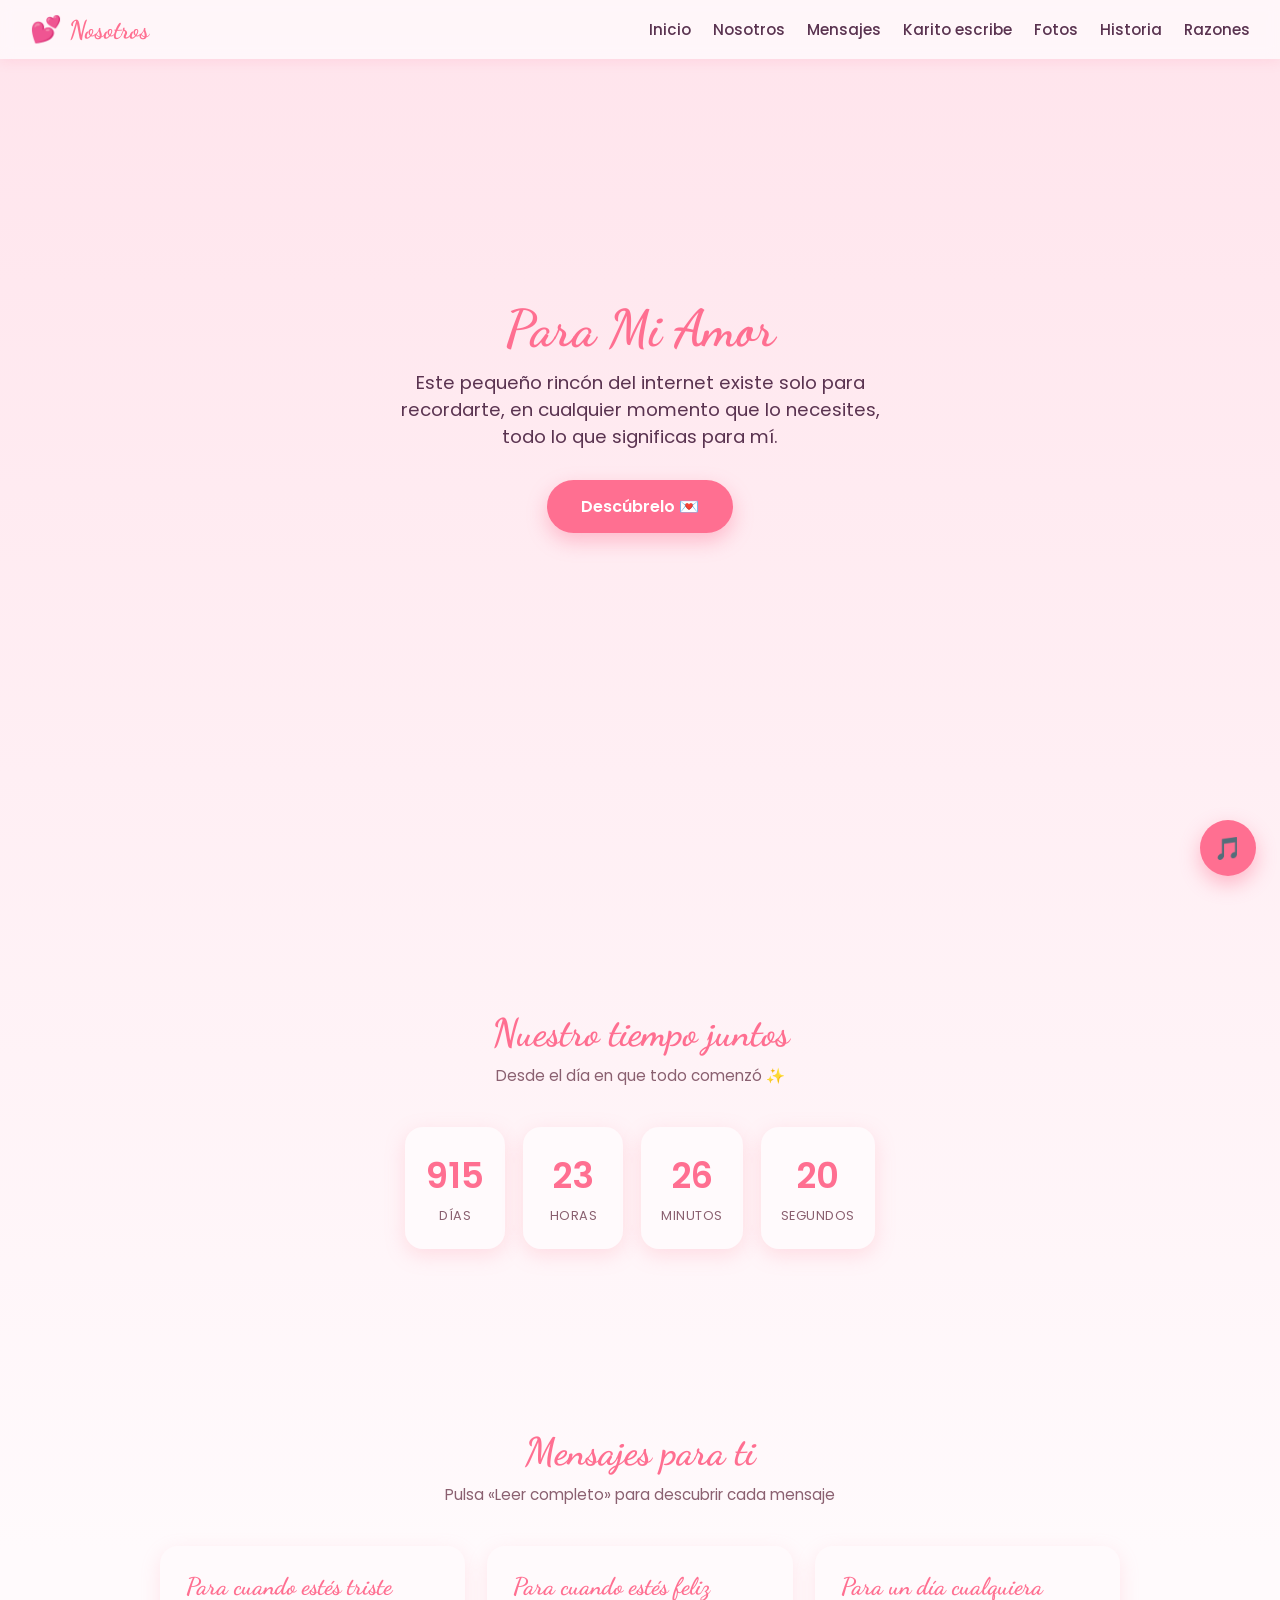
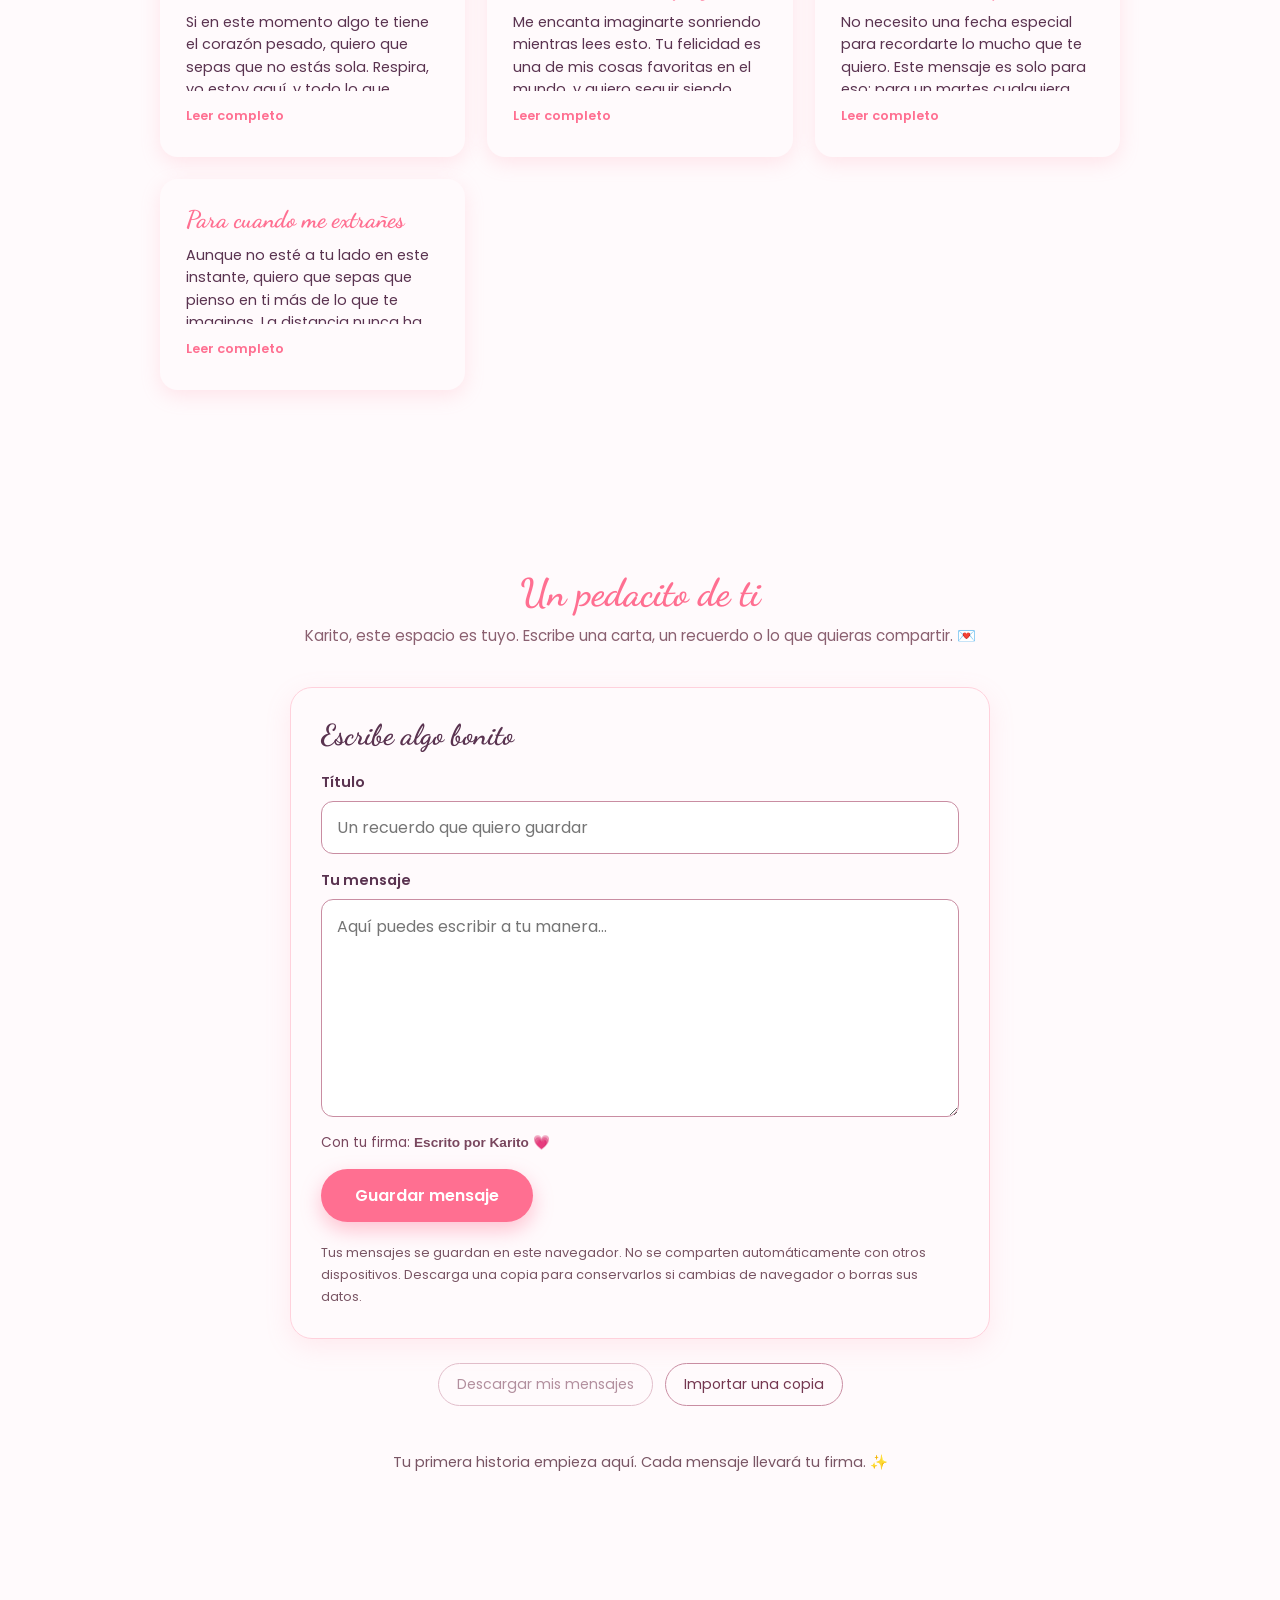
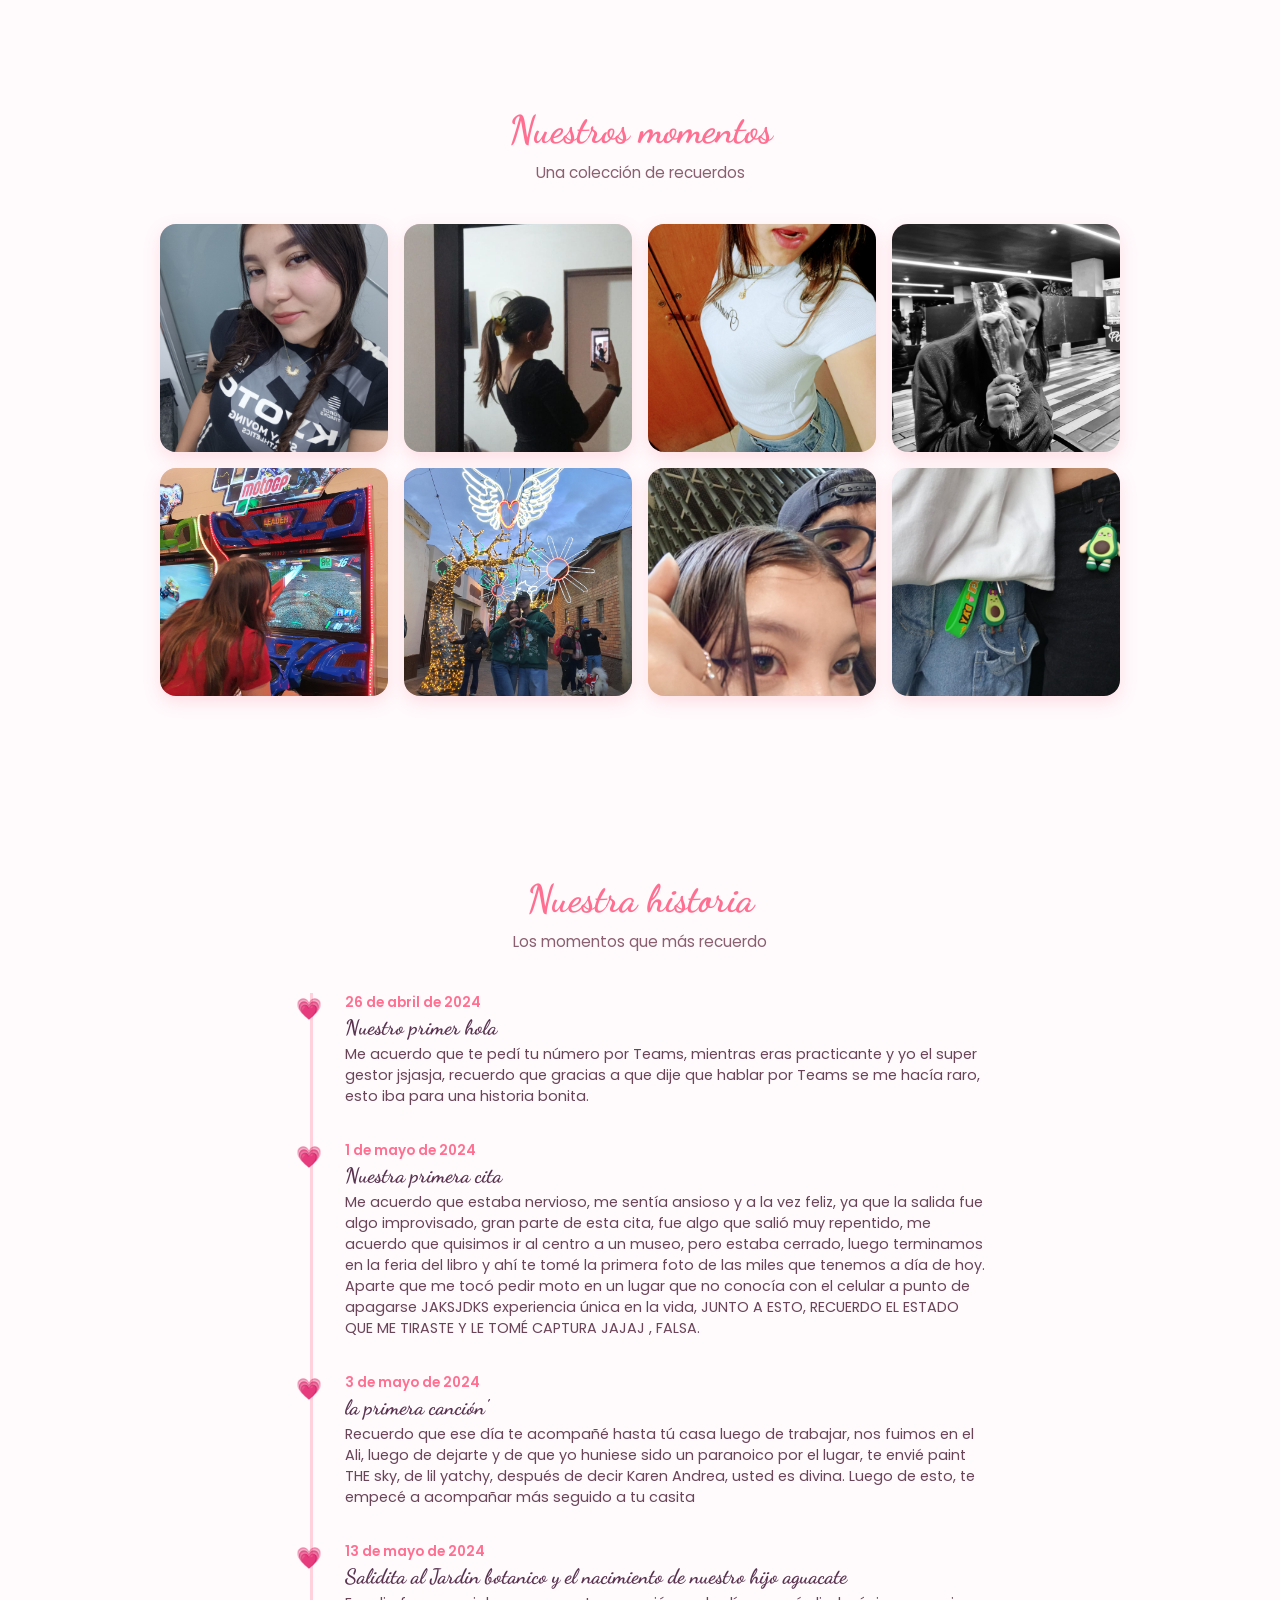
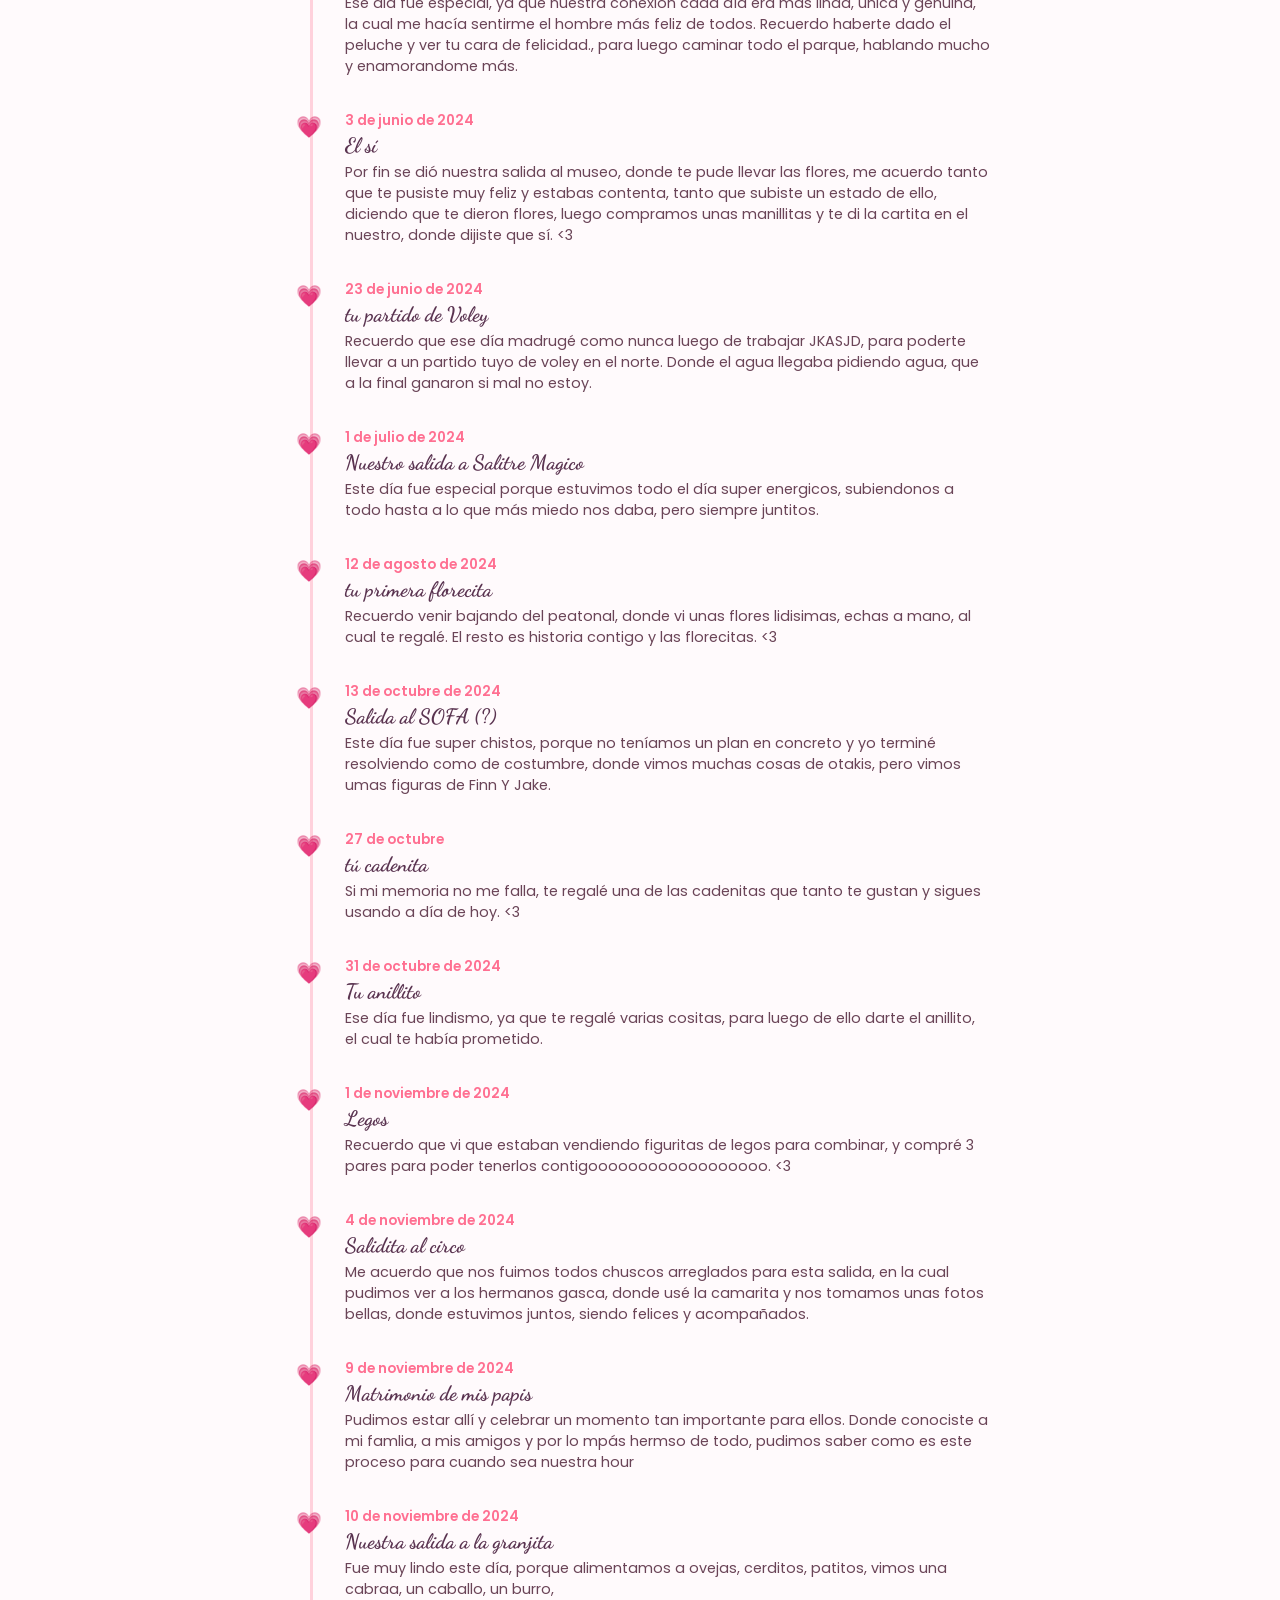
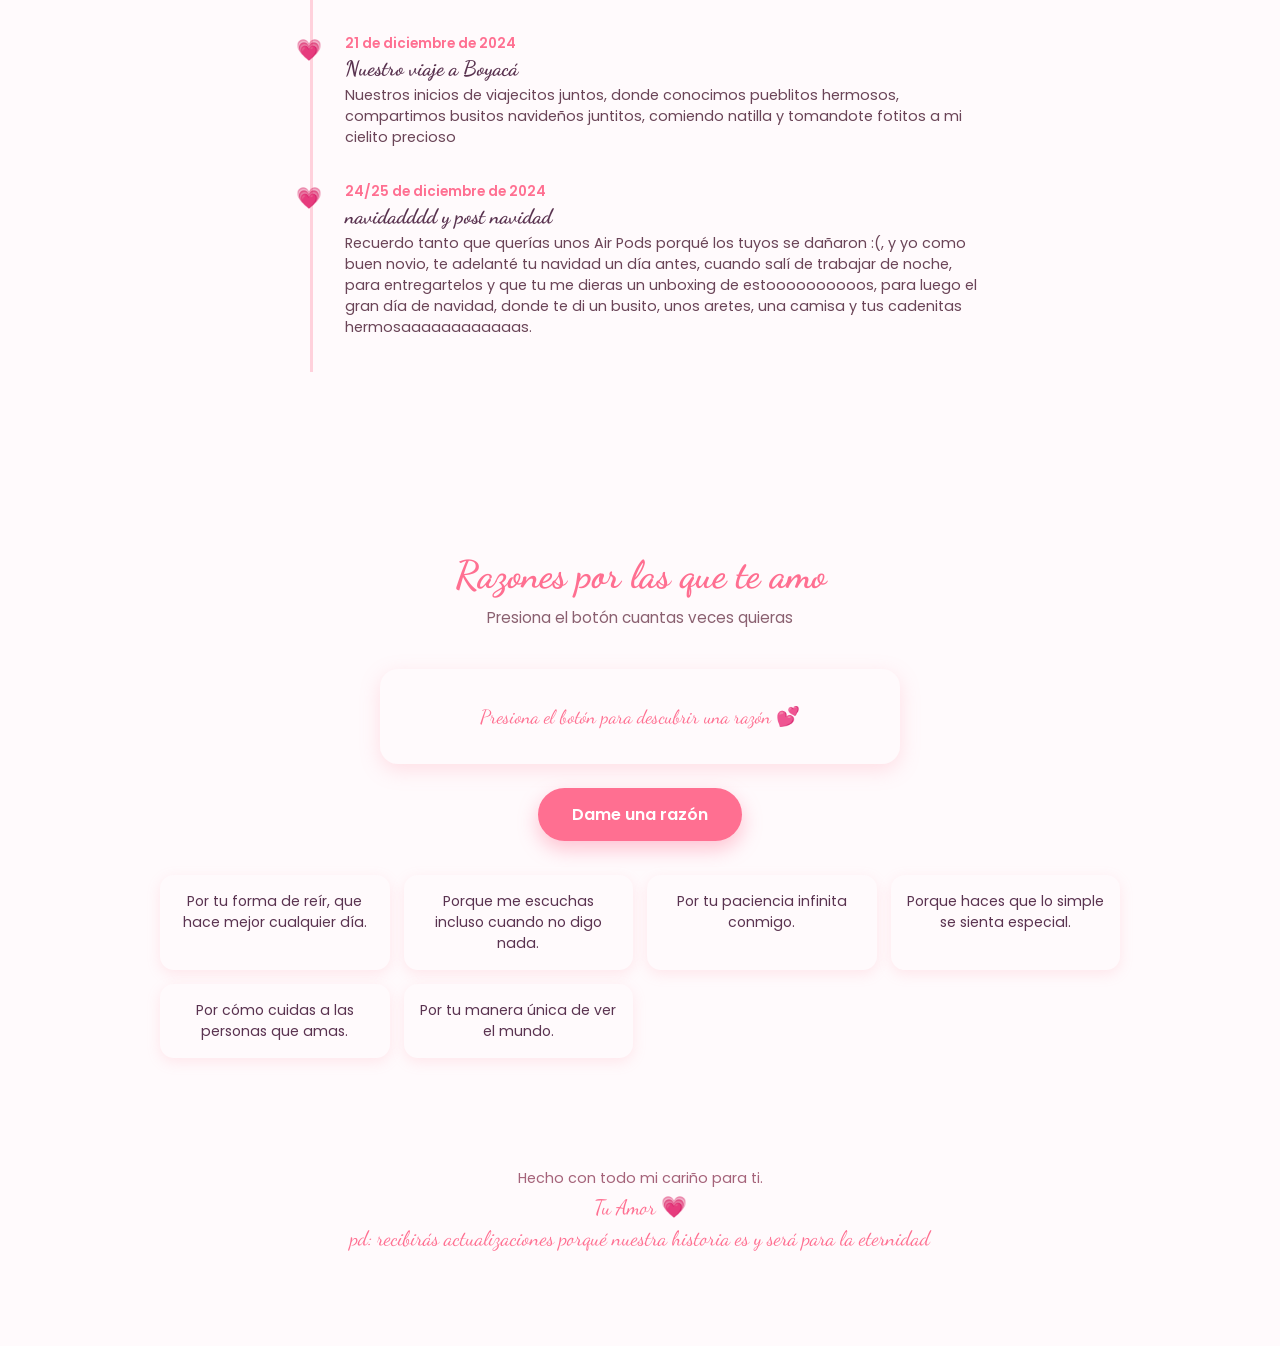
==== commit 3ba421b4: "Cambios (2)" ====
--- a/index.html
+++ b/index.html
@@ -113,9 +113,38 @@
 </footer>
 
 <audio id="bg-music" loop preload="none" src="musica/cancion.mp3"></audio>
-<button id="music-toggle" title="Reproducir música" aria-label="Reproducir música" aria-pressed="false">🎵</button>
+<aside id="music-panel" class="music-panel" aria-labelledby="music-title" hidden>
+  <div class="music-heading">
+    <h2 id="music-title">Nuestra música 💕</h2>
+    <button id="music-close" class="secondary-btn" type="button" aria-label="Cerrar controles de música">✕</button>
+  </div>
+  <label for="music-source">¿Qué escuchamos?</label>
+  <select id="music-source">
+    <option value="local">Nuestra canción</option>
+    <option value="spotify">Playlist de Spotify</option>
+  </select>
+  <div id="local-player">
+    <button id="local-play" class="secondary-btn" type="button" aria-pressed="false">Reproducir canción</button>
+    <div class="volume-heading"><label for="music-volume">Volumen</label><output id="volume-value" for="music-volume">50 %</output></div>
+    <input id="music-volume" type="range" min="0" max="100" step="1" value="50" aria-describedby="volume-help">
+    <p id="volume-help" class="music-note">Si tu celular no permite cambiarlo aquí, usa sus botones de volumen.</p>
+  </div>
+  <div id="spotify-player" hidden>
+    <form id="spotify-form">
+      <label for="spotify-url">Enlace de tu playlist</label>
+      <input id="spotify-url" type="url" required placeholder="https://open.spotify.com/playlist/…">
+      <button class="secondary-btn" type="submit">Cargar playlist</button>
+    </form>
+    <div id="spotify-embed"></div>
+    <a id="spotify-link" class="spotify-link" target="_blank" rel="noopener noreferrer" hidden>Abrir en Spotify ↗</a>
+    <p class="music-note">Pulsa reproducir en Spotify. Ajusta el volumen desde tu dispositivo. La reproducción disponible depende de Spotify y puede limitarse a fragmentos.</p>
+  </div>
+  <p id="music-status" class="music-note" role="status"></p>
+</aside>
+<button id="music-toggle" title="Abrir música" aria-label="Abrir controles de música" aria-controls="music-panel" aria-expanded="false">🎵</button>
 
 <script src="js/storage.js" defer></script>
+<script src="js/music.js" defer></script>
 <script src="js/app.js" defer></script>
 </body>
 </html>
--- a/css/styles.css
+++ b/css/styles.css
@@ -165,6 +165,19 @@
   .site-footer .firma{font-family:'Dancing Script',cursive;font-size:1.3rem;color:var(--pink-strong);display:block;margin-top:6px;}
 
 /* Escritura de Karito y accesibilidad */
+.music-panel{position:fixed;right:24px;bottom:92px;z-index:200;width:min(380px,calc(100vw - 32px));max-height:calc(100dvh - 115px);overflow-y:auto;padding:20px;border:1px solid var(--pink-soft);border-radius:20px;background:var(--white);box-shadow:0 8px 35px #5a335033;}
+.music-heading,.volume-heading{display:flex;align-items:center;justify-content:space-between;gap:12px;}
+.music-heading h2{font-size:1.7rem;}
+.music-panel label{display:block;margin:14px 0 8px;font-size:.85rem;font-weight:600;}
+.music-panel select,.music-panel input[type="url"]{width:100%;min-width:0;border:1px solid #c98da2;border-radius:10px;padding:10px;background:#fff;color:var(--plum);font:inherit;font-size:1rem;}
+.music-panel .secondary-btn{margin-top:12px;}
+.music-heading .secondary-btn{margin:0;padding:6px 12px;}
+#music-volume{width:100%;accent-color:#a94366;cursor:pointer;min-height:30px;}
+#volume-value{font-size:.85rem;}
+.music-note{font-size:.78rem;line-height:1.6;margin-top:12px;color:#795564;}
+#spotify-embed iframe{display:block;border:0;border-radius:12px;margin-top:16px;}
+.spotify-link{display:inline-block;text-decoration:underline;font-size:.85rem;margin-top:12px;}
+@media(max-width:480px){.music-panel{right:16px;}}
 [hidden]{display:none !important;}
 button,input,textarea{font:inherit;}
 button:disabled{opacity:.55;cursor:not-allowed;transform:none;}
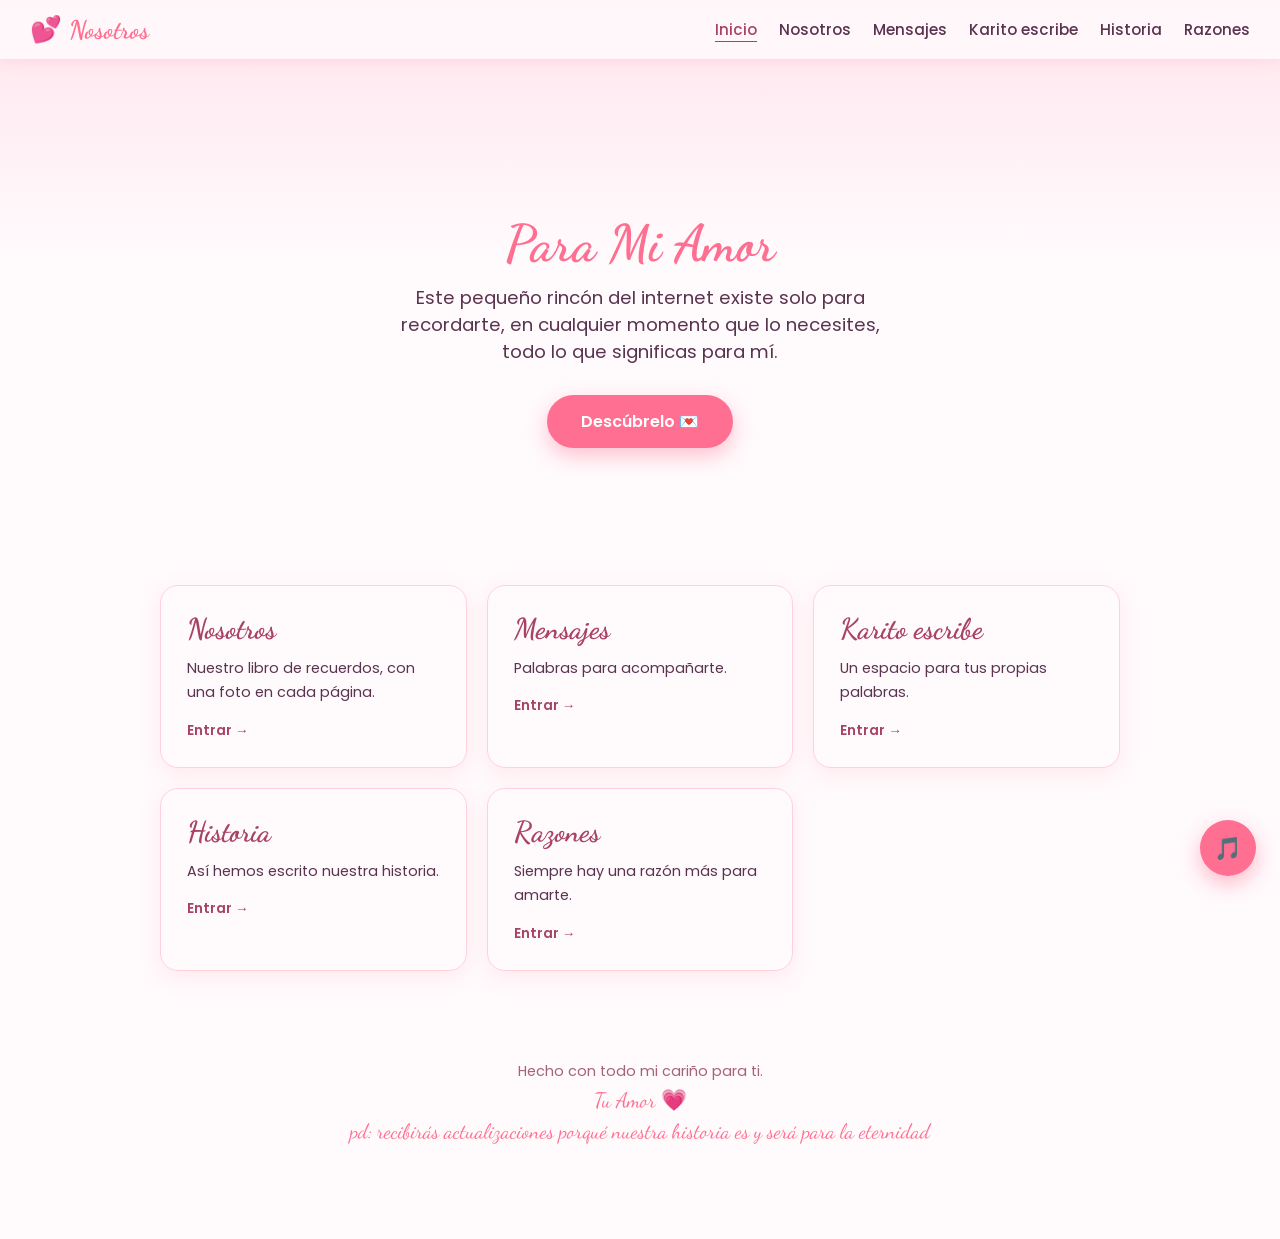
==== commit 33ccfa4a: "Se agrega libro, se crea DB para cargue de texto compartido en multicuentas Sigue en pruebas por tie" ====
--- a/index.html
+++ b/index.html
@@ -3,108 +3,41 @@
 <head>
 <meta charset="UTF-8">
 <meta name="viewport" content="width=device-width, initial-scale=1.0">
-<title>Para Mi Cielito</title>
+<title>Inicio · Para Mi Cielito</title>
 <link rel="preconnect" href="https://fonts.googleapis.com">
 <link href="https://fonts.googleapis.com/css2?family=Dancing+Script:wght@600;700&family=Poppins:wght@300;400;500;600&display=swap" rel="stylesheet">
 <link rel="stylesheet" href="css/styles.css">
 </head>
-<body>
+<body data-root="" data-page="inicio">
 
 <div id="hearts-container" aria-hidden="true"></div>
 
 <nav>
-  <div class="logo">💕 Nosotros</div>
+  <a class="logo" href="index.html" aria-label="Volver al inicio">💕 Nosotros</a>
   <button id="menu-toggle" aria-label="Abrir menú" aria-controls="nav-links" aria-expanded="false">☰</button>
   <div class="nav-links" id="nav-links">
-    <a href="#inicio">Inicio</a>
-    <a href="#nosotros">Nosotros</a>
-    <a href="#cartas">Mensajes</a>
-    <a href="#karito">Karito escribe</a>
-    <a href="#galeria">Fotos</a>
-    <a href="#tiempo">Historia</a>
-    <a href="#razones">Razones</a>
+    <a href="index.html" aria-current="page">Inicio</a>
+    <a href="pages/nosotros.html">Nosotros</a>
+    <a href="pages/mensajes.html">Mensajes</a>
+    <a href="pages/karito.html">Karito escribe</a>
+    <a href="pages/historia.html">Historia</a>
+    <a href="pages/razones.html">Razones</a>
   </div>
 </nav>
 
 <main>
 <p id="page-status" class="page-status" role="status" hidden></p>
 <noscript><p class="page-status">Activa JavaScript para ver los recuerdos y escribir mensajes.</p></noscript>
-<!-- ================= HERO ================= -->
 <section id="inicio">
   <h1>Para Mi Amor</h1>
   <p>Este pequeño rincón del internet existe solo para recordarte, en cualquier momento que lo necesites, todo lo que significas para mí.</p>
-  <a href="#nosotros" class="btn">Descúbrelo 💌</a>
+  <a href="pages/nosotros.html" class="btn">Descúbrelo 💌</a>
 </section>
-
-<!-- ================= CONTADOR ================= -->
-<section id="nosotros">
-  <h2 class="section-title">Nuestro tiempo juntos</h2>
-  <p class="section-sub">Desde el día en que todo comenzó ✨</p>
-  <div id="contador-caja">
-    <div class="contador-item"><span id="c-dias">0</span><small>DÍAS</small></div>
-    <div class="contador-item"><span id="c-horas">0</span><small>HORAS</small></div>
-    <div class="contador-item"><span id="c-min">0</span><small>MINUTOS</small></div>
-    <div class="contador-item"><span id="c-seg">0</span><small>SEGUNDOS</small></div>
-  </div>
-</section>
-
-<!-- ================= CARTAS / MENSAJES ================= -->
-<section id="cartas">
-  <h2 class="section-title">Mensajes para ti</h2>
-  <p class="section-sub">Pulsa «Leer completo» para descubrir cada mensaje</p>
-  <div class="cartas-grid" id="cartas-grid"></div>
-</section>
-
-<section id="karito" aria-labelledby="karito-title">
-  <h2 class="section-title" id="karito-title">Un pedacito de ti</h2>
-  <p class="section-sub">Karito, este espacio es tuyo. Escribe una carta, un recuerdo o lo que quieras compartir. 💌</p>
-  <form id="message-form" class="message-form">
-    <h3 id="editor-title">Escribe algo bonito</h3>
-    <label for="message-title">Título</label>
-    <input id="message-title" name="titulo" maxlength="120" required placeholder="Un recuerdo que quiero guardar">
-    <label for="message-body">Tu mensaje</label>
-    <textarea id="message-body" name="texto" rows="7" maxlength="10000" required placeholder="Aquí puedes escribir a tu manera…" aria-describedby="storage-note"></textarea>
-    <p class="author-preview">Con tu firma: <strong>Escrito por Karito 💗</strong></p>
-    <div class="editor-actions">
-      <button class="btn" type="submit" id="save-message">Guardar mensaje</button>
-      <button class="secondary-btn" type="button" id="cancel-edit" hidden>Cancelar edición</button>
-    </div>
-    <p id="storage-note" class="storage-note">Tus mensajes se guardan en este navegador. No se comparten automáticamente con otros dispositivos. Descarga una copia para conservarlos si cambias de navegador o borras sus datos.</p>
-  </form>
-  <div class="backup-actions">
-    <button type="button" class="secondary-btn" id="export-messages">Descargar mis mensajes</button>
-    <button type="button" class="secondary-btn" id="import-messages">Importar una copia</button>
-    <input type="file" id="import-file" accept=".json,application/json" hidden>
-  </div>
-  <p id="message-status" class="message-status" role="status" aria-live="polite"></p>
-  <p id="empty-messages" class="empty-messages">Tu primera historia empieza aquí. Cada mensaje llevará tu firma. ✨</p>
-  <div id="karito-messages" class="personal-messages"></div>
-</section>
-
-<!-- ================= GALERÍA ================= -->
-<section id="galeria">
-  <h2 class="section-title">Nuestros momentos</h2>
-  <p class="section-sub">Una colección de recuerdos</p>
-  <div class="galeria-grid" id="galeria-grid"></div>
-
-</section>
-
-<!-- ================= LÍNEA DE TIEMPO ================= -->
-<section id="tiempo">
-  <h2 class="section-title">Nuestra historia</h2>
-  <p class="section-sub">Los momentos que más recuerdo</p>
-  <div class="timeline" id="timeline"></div>
-</section>
-
-<!-- ================= RAZONES ================= -->
-<section id="razones">
-  <h2 class="section-title">Razones por las que te amo</h2>
-  <p class="section-sub">Presiona el botón cuantas veces quieras</p>
-  <div id="razon-caja" aria-live="polite">Presiona el botón para descubrir una razón 💕</div>
-  <button class="btn" id="btn-razon">Dame una razón</button>
-  <div class="razones-grid" id="razones-grid"></div>
-</section>
-
+<div class="home-catalog" aria-label="Explora nuestros recuerdos"><a class="catalog-card" href="pages/nosotros.html"><h2>Nosotros</h2><p>Nuestro libro de recuerdos, con una foto en cada página.</p><span>Entrar →</span></a>
+<a class="catalog-card" href="pages/mensajes.html"><h2>Mensajes</h2><p>Palabras para acompañarte.</p><span>Entrar →</span></a>
+<a class="catalog-card" href="pages/karito.html"><h2>Karito escribe</h2><p>Un espacio para tus propias palabras.</p><span>Entrar →</span></a>
+<a class="catalog-card" href="pages/historia.html"><h2>Historia</h2><p>Así hemos escrito nuestra historia.</p><span>Entrar →</span></a>
+<a class="catalog-card" href="pages/razones.html"><h2>Razones</h2><p>Siempre hay una razón más para amarte.</p><span>Entrar →</span></a></div>
 </main>
 <footer class="site-footer">
   Hecho con todo mi cariño para ti.
@@ -130,11 +63,6 @@
     <p id="volume-help" class="music-note">Si tu celular no permite cambiarlo aquí, usa sus botones de volumen.</p>
   </div>
   <div id="spotify-player" hidden>
-    <form id="spotify-form">
-      <label for="spotify-url">Enlace de tu playlist</label>
-      <input id="spotify-url" type="url" required placeholder="https://open.spotify.com/playlist/…">
-      <button class="secondary-btn" type="submit">Cargar playlist</button>
-    </form>
     <div id="spotify-embed"></div>
     <a id="spotify-link" class="spotify-link" target="_blank" rel="noopener noreferrer" hidden>Abrir en Spotify ↗</a>
     <p class="music-note">Pulsa reproducir en Spotify. Ajusta el volumen desde tu dispositivo. La reproducción disponible depende de Spotify y puede limitarse a fragmentos.</p>
@@ -143,8 +71,8 @@
 </aside>
 <button id="music-toggle" title="Abrir música" aria-label="Abrir controles de música" aria-controls="music-panel" aria-expanded="false">🎵</button>
 
-<script src="js/storage.js" defer></script>
+<script src="js/app.js" defer></script>
 <script src="js/music.js" defer></script>
-<script src="js/app.js" defer></script>
+
 </body>
 </html>
--- a/css/styles.css
+++ b/css/styles.css
@@ -80,7 +80,7 @@
   }
   .btn:hover{transform:translateY(-3px);box-shadow:0 12px 26px rgba(255,111,145,.5);}
 
-  h2.section-title{font-size:2.4rem;color:var(--pink-strong);margin-bottom:8px;}
+  .section-title{font-size:2.4rem;color:var(--pink-strong);margin-bottom:8px;}
   .section-sub{margin-bottom:40px;color:#8a6070;font-size:.95rem;}
 
   /* ---------- Contador ---------- */
@@ -107,21 +107,40 @@
   .carta.abierta p{max-height:600px;}
   .carta .ver-mas{display:block;margin-top:10px;font-size:.8rem;color:var(--pink-strong);font-weight:600;}
 
-  /* ---------- Galería ---------- */
-  .galeria-grid{display:grid;grid-template-columns:repeat(auto-fit,minmax(180px,1fr));gap:16px;}
-  .foto-box{
-    aspect-ratio:1/1;border-radius:16px;overflow:hidden;position:relative;
-    background:linear-gradient(135deg,var(--pink-soft),var(--pink-light));
-    box-shadow:0 6px 16px rgba(255,143,163,.25);
-  }
-  .foto-box img{width:100%;height:100%;object-fit:cover;display:block;}
-  .foto-box.no-photo img{display:none;}
-  .foto-box.no-photo::after{
-    content:"📷 Agrega tu foto aquí";
-    position:absolute;inset:0;display:flex;align-items:center;justify-content:center;
-    text-align:center;font-size:.85rem;color:#a5637a;padding:10px;
-  }
-  .galeria-tip{margin-top:20px;font-size:.85rem;color:#8a6070;}
+  /* ---------- Libro de nosotros ---------- */
+  .memory-book{max-width:900px;margin:0 auto;border-radius:12px;background:#b96d85;padding:12px 12px 0;box-shadow:0 20px 50px #5a335029,0 3px 0 #97566b;scroll-margin-top:95px;}
+  .book-pages{border-radius:6px;overflow:hidden;background:#fff9ed;box-shadow:0 4px 0 #eadbcd,0 7px 0 #f6e9dd;}
+  .book-page{display:grid;grid-template-columns:minmax(0,1fr) minmax(0,1fr);text-align:left;min-height:490px;animation:bookReveal .4s ease;}
+  .book-photo{min-width:0;padding:32px 28px;background:linear-gradient(90deg,#fffaf0 94%,#e4d5c4);display:flex;flex-direction:column;justify-content:center;gap:18px;}
+  .book-photo img{display:block;width:100%;height:350px;object-fit:contain;background:#fffdf8;padding:10px;border:1px solid #e8dbce;box-shadow:0 8px 18px #5a33501a;transform:rotate(-2deg);}
+  .book-photo figcaption{font-family:'Dancing Script',cursive;text-align:center;font-size:1.3rem;color:#88546b;}
+  .book-photo-unavailable{padding:70px 20px;text-align:center;font-size:.9rem;}
+  .book-copy{min-width:0;position:relative;display:flex;flex-direction:column;justify-content:center;padding:40px 36px 65px;background:linear-gradient(90deg,#d9c9b950,#fffaf000 8%);overflow-wrap:anywhere;}
+  .book-kicker{font-size:.68rem;letter-spacing:2px;text-transform:uppercase;color:#966177;margin-bottom:22px;}
+  .book-copy h2{font-size:2.6rem;color:#a94366;line-height:1.2;margin-bottom:22px;}
+  .book-text{font-size:.95rem;line-height:1.9;white-space:pre-wrap;}
+  .book-signature{font-family:'Dancing Script',cursive;font-size:1.5rem;color:#a94366;margin-top:30px;}
+  .book-number{position:absolute;bottom:22px;right:30px;color:#966177;font-size:.8rem;}
+  .book-controls{display:flex;align-items:center;justify-content:space-between;gap:12px;padding:22px 6px 16px;}
+  .book-controls .secondary-btn{background:#fffaf0;border-color:#fffaf0;}
+  #book-position{font-size:.85rem;color:#fff;}
+  .book-help{font-size:.8rem;color:#795564;margin:22px auto 50px;max-width:520px;}
+  .together-title{font-size:2rem;color:var(--pink-strong);margin-bottom:8px;}
+  @keyframes bookReveal{from{opacity:.4;transform:translateX(8px);}to{opacity:1;transform:translateX(0);}}
+  @media(max-width:600px){
+    .memory-book{padding:8px 8px 0;}
+    .book-page{grid-template-columns:minmax(0,1fr);min-height:0;}
+    .book-photo{padding:24px 24px 16px;background:#fffaf0;}
+    .book-photo img{height:300px;height:clamp(230px,70vw,350px);}
+    .book-copy{padding:24px 26px 55px;background:linear-gradient(#e4d5c466,#fffaf000 14%);}
+    .book-kicker{margin-bottom:12px;}
+    .book-copy h2{font-size:2rem;margin-bottom:14px;}
+    .book-text{font-size:.88rem;}
+    .book-signature{margin-top:18px;}
+    .book-controls{flex-wrap:wrap;justify-content:center;gap:10px;padding:18px 0 14px;}
+    #book-position{flex-basis:100%;order:-1;}
+    .book-controls .secondary-btn{padding:10px 14px;}
+  }
 
   /* ---------- Línea del tiempo ---------- */
   .timeline{position:relative;margin:0 auto;max-width:700px;text-align:left;}
@@ -165,11 +184,30 @@
   .site-footer .firma{font-family:'Dancing Script',cursive;font-size:1.3rem;color:var(--pink-strong);display:block;margin-top:6px;}
 
 /* Escritura de Karito y accesibilidad */
+.nav-links a[aria-current="page"]{color:#a94366;text-decoration:underline;text-underline-offset:6px;}
+body[data-page="inicio"] #inicio{min-height:65vh;padding:125px 20px 50px;}
+.home-catalog{position:relative;z-index:2;display:grid;grid-template-columns:repeat(3,minmax(0,1fr));gap:20px;max-width:1000px;margin:0 auto;padding:0 20px 50px;}
+.catalog-card{display:block;padding:26px;border:1px solid var(--pink-soft);border-radius:18px;background:var(--white);box-shadow:0 6px 20px #ff8fa326;transition:transform .2s;}
+.catalog-card:hover{transform:translateY(-4px);}
+.catalog-card h2{font-size:1.8rem;color:#a94366;margin-bottom:10px;}
+.catalog-card p{font-size:.9rem;line-height:1.7;}
+.catalog-card span{display:block;margin-top:16px;font-size:.85rem;font-weight:600;color:#a94366;}
+body:not([data-page="inicio"]) main{min-height:65vh;}
+@media(max-width:720px){.home-catalog{grid-template-columns:repeat(2,minmax(0,1fr));}}
+@media(max-width:480px){.home-catalog{grid-template-columns:minmax(0,1fr);}}
+.access-dialog{margin:auto;width:min(440px,calc(100vw - 32px));max-height:calc(100dvh - 32px);overflow-y:auto;padding:28px;border:1px solid var(--pink-soft);border-radius:20px;background:var(--white);color:var(--plum);box-shadow:0 15px 60px #5a335044;}
+.access-dialog::backdrop{background:#30172c88;}
+.access-dialog h2{font-size:1.9rem;margin-bottom:12px;}
+.access-dialog p{font-size:.9rem;line-height:1.6;overflow-wrap:anywhere;}
+.access-dialog label{display:block;margin:18px 0 8px;font-weight:600;}
+.access-dialog input{width:100%;padding:12px;border:1px solid #c98da2;border-radius:10px;background:#fff;color:var(--plum);font-size:1rem;}
+.access-error{color:#a32245;min-height:1.6em;margin:8px 0 16px;}
+.delete-message{color:#a32245;border-color:#b6687d;}
 .music-panel{position:fixed;right:24px;bottom:92px;z-index:200;width:min(380px,calc(100vw - 32px));max-height:calc(100dvh - 115px);overflow-y:auto;padding:20px;border:1px solid var(--pink-soft);border-radius:20px;background:var(--white);box-shadow:0 8px 35px #5a335033;}
 .music-heading,.volume-heading{display:flex;align-items:center;justify-content:space-between;gap:12px;}
 .music-heading h2{font-size:1.7rem;}
 .music-panel label{display:block;margin:14px 0 8px;font-size:.85rem;font-weight:600;}
-.music-panel select,.music-panel input[type="url"]{width:100%;min-width:0;border:1px solid #c98da2;border-radius:10px;padding:10px;background:#fff;color:var(--plum);font:inherit;font-size:1rem;}
+.music-panel select{width:100%;min-width:0;border:1px solid #c98da2;border-radius:10px;padding:10px;background:#fff;color:var(--plum);font:inherit;font-size:1rem;}
 .music-panel .secondary-btn{margin-top:12px;}
 .music-heading .secondary-btn{margin:0;padding:6px 12px;}
 #music-volume{width:100%;accent-color:#a94366;cursor:pointer;min-height:30px;}
@@ -191,14 +229,13 @@
 .message-form{max-width:700px;margin:0 auto;padding:30px;border:1px solid var(--pink-soft);border-radius:22px;background:var(--white);box-shadow:0 8px 26px #ff8fa326;text-align:left;}
 .message-form h3{font-size:1.8rem;margin-bottom:20px;}
 .message-form label{display:block;font-size:.9rem;font-weight:600;margin:16px 0 8px;}
-.message-form input,.message-form textarea{display:block;width:100%;border:1px solid #c98da2;border-radius:12px;padding:13px 15px;color:var(--plum);background:#fff;}
+.message-form input,.message-form textarea,.message-form select{display:block;width:100%;border:1px solid #c98da2;border-radius:12px;padding:13px 15px;color:var(--plum);background:#fff;font:inherit;}
+.shared-actions{display:flex;flex-wrap:wrap;gap:12px;justify-content:center;margin:16px auto;}
 .message-form textarea{resize:vertical;min-height:160px;line-height:1.7;}
 .author-preview{font-size:.85rem;margin:16px 0;color:#79475e;}
-.editor-actions,.backup-actions,.message-actions{display:flex;flex-wrap:wrap;gap:12px;align-items:center;}
-.backup-actions{justify-content:center;margin:24px 0 12px;}
+.editor-actions,.message-actions{display:flex;flex-wrap:wrap;gap:12px;align-items:center;}
 .secondary-btn{border:1px solid #c98da2;background:var(--white);color:#743750;border-radius:24px;padding:10px 18px;cursor:pointer;font-size:.88rem;}
 .secondary-btn:hover{background:var(--pink-light);}
-.storage-note{font-size:.8rem;color:#795564;line-height:1.7;margin-top:20px;}
 .message-status{max-width:700px;margin:16px auto;color:#743750;font-size:.9rem;}
 .empty-messages{padding:30px 12px;color:#795564;font-size:.9rem;}
 .personal-messages{display:grid;gap:22px;max-width:700px;margin:24px auto 0;text-align:left;}
@@ -219,7 +256,6 @@
   #inicio h1{font-size:2.8rem;}
   .editor-actions .btn{width:100%;padding:14px 16px;}
   .cartas-grid{grid-template-columns:minmax(0,1fr);}
-  .galeria-grid{grid-template-columns:repeat(2,minmax(0,1fr));}
 }
 @media(prefers-reduced-motion:reduce){
   html{scroll-behavior:auto;}
